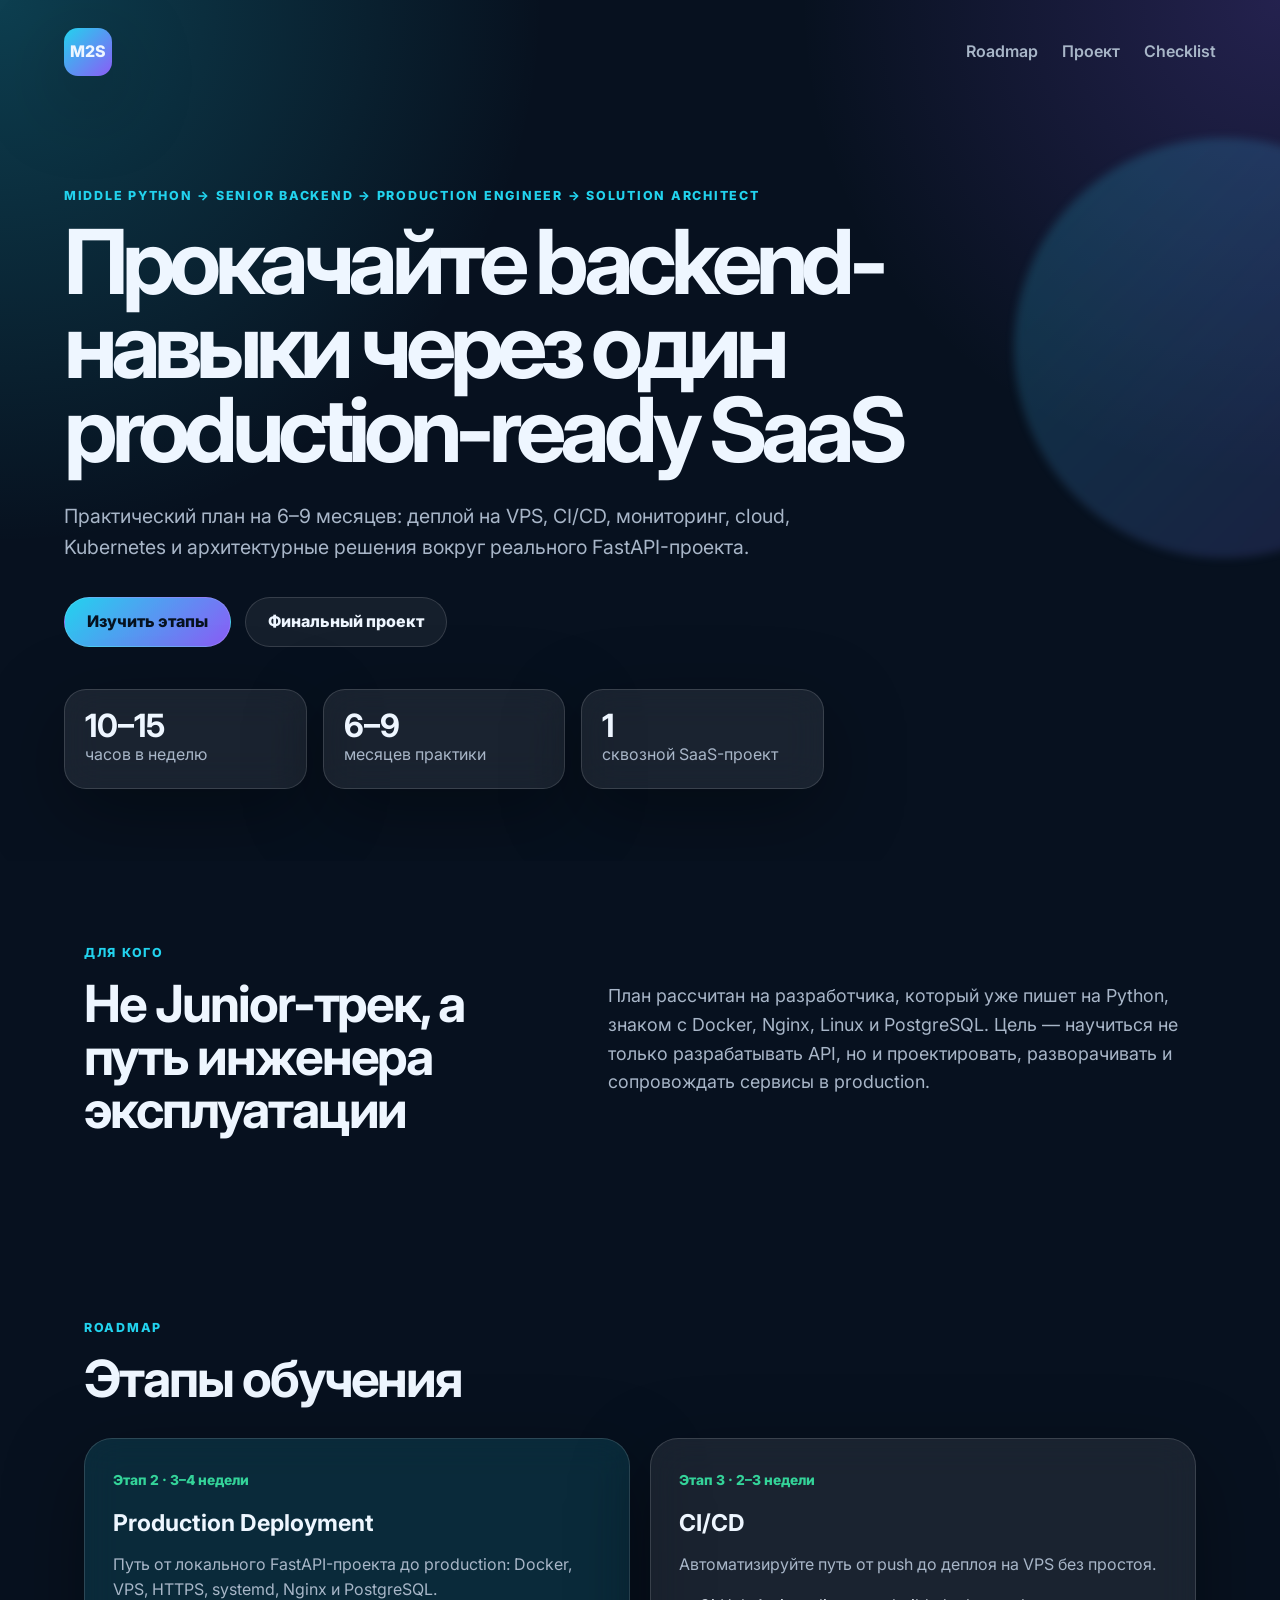
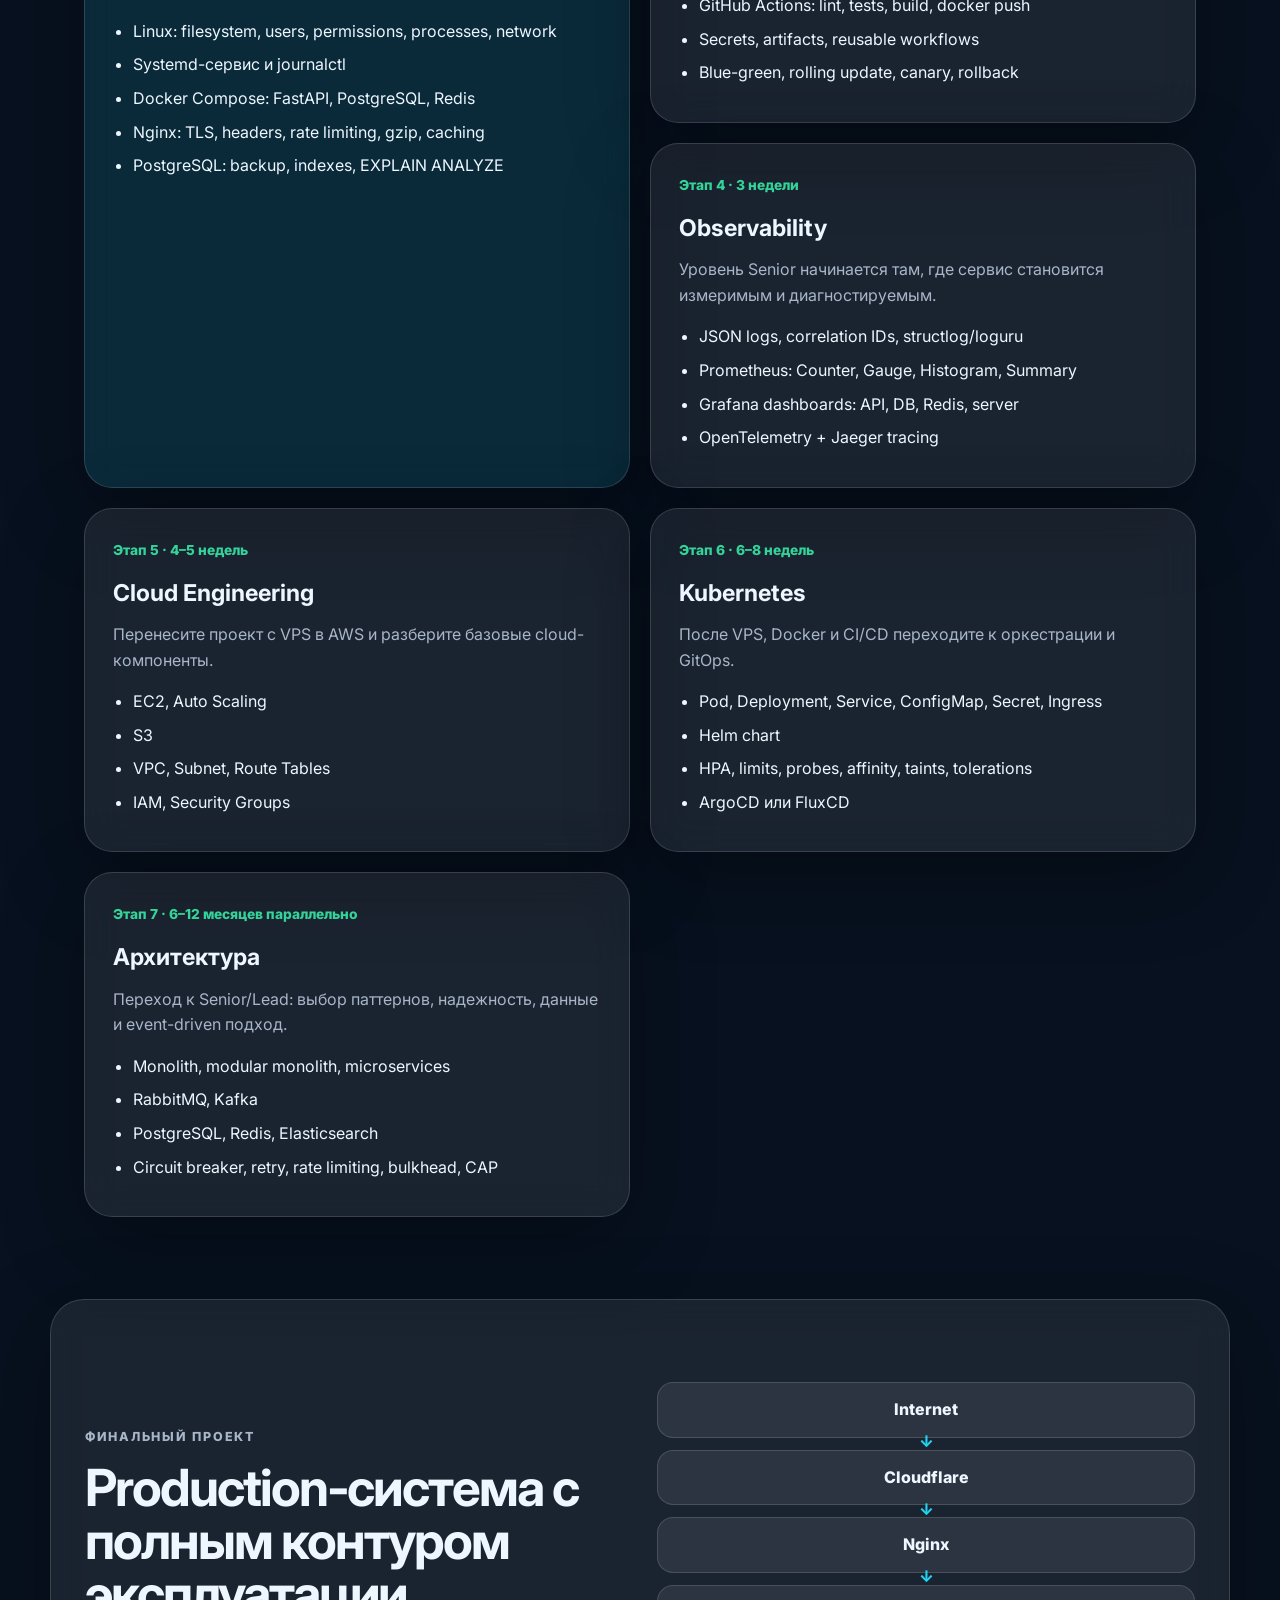
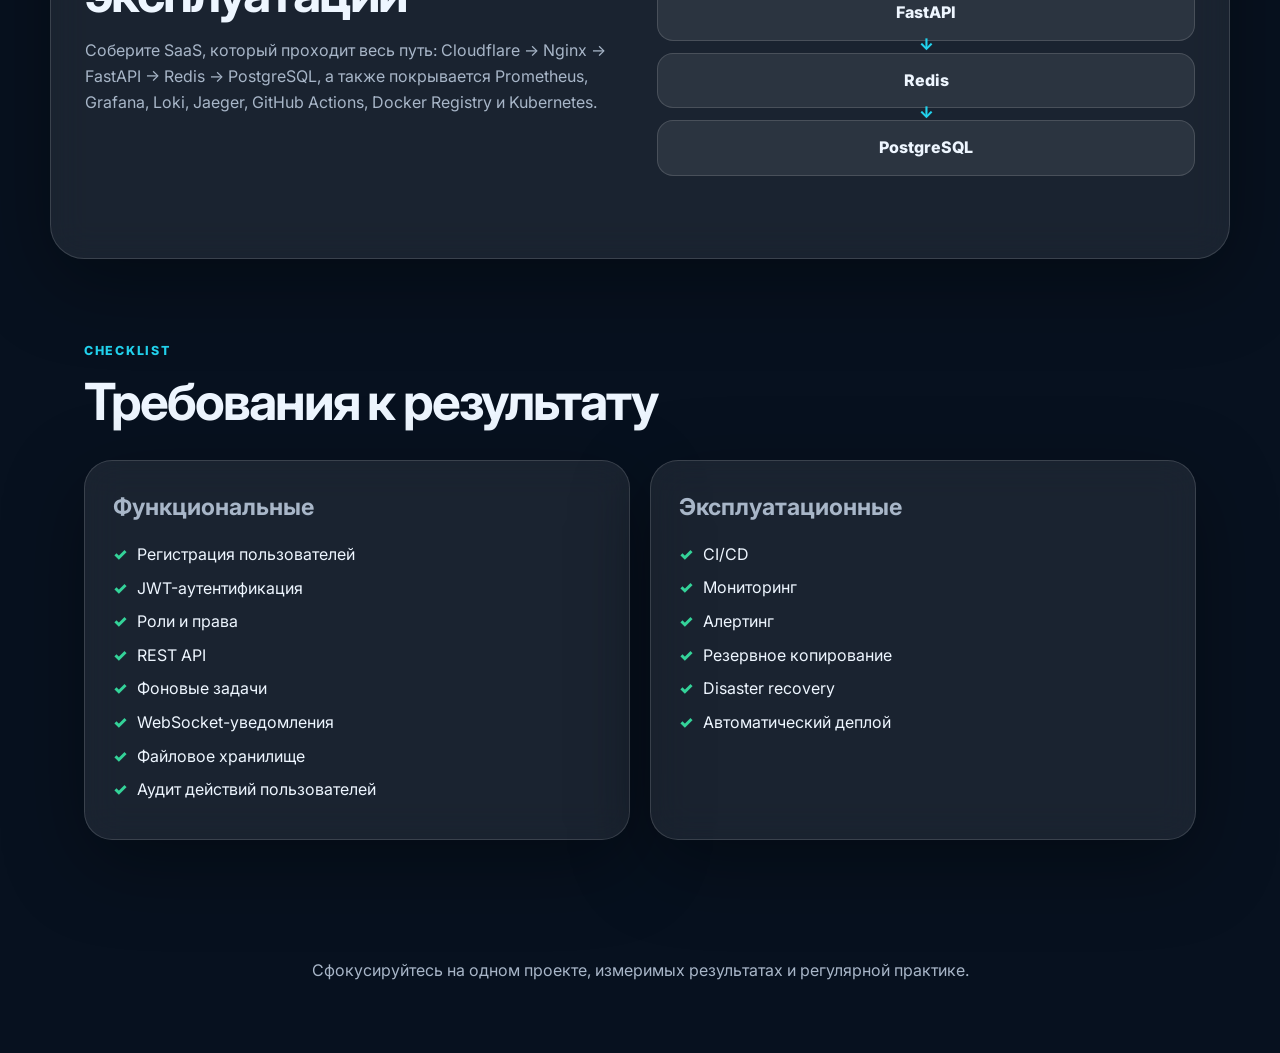
==== index.html @ 9d1ce7cb "Create roadmap landing page" ====
<!doctype html>
<html lang="ru">
<head>
  <meta charset="utf-8" />
  <meta name="viewport" content="width=device-width, initial-scale=1" />
  <title>Middle to Senior Backend — Roadmap</title>
  <meta name="description" content="Production-ready roadmap для Python backend инженера: Linux, Docker, Nginx, CI/CD, observability, AWS, Kubernetes и архитектура." />
  <link rel="preconnect" href="https://fonts.googleapis.com">
  <link rel="preconnect" href="https://fonts.gstatic.com" crossorigin>
  <link href="https://fonts.googleapis.com/css2?family=Inter:wght@400;600;700;800&display=swap" rel="stylesheet">
  <link rel="stylesheet" href="styles.css" />
</head>
<body>
  <header class="hero">
    <nav class="nav" aria-label="Основная навигация">
      <a class="logo" href="#top">M2S</a>
      <div class="nav__links">
        <a href="#roadmap">Roadmap</a>
        <a href="#project">Проект</a>
        <a href="#checklist">Checklist</a>
      </div>
    </nav>

    <section id="top" class="hero__content">
      <p class="eyebrow">Middle Python → Senior Backend → Production Engineer → Solution Architect</p>
      <h1>Прокачайте backend-навыки через один production-ready SaaS</h1>
      <p class="hero__lead">Практический план на 6–9 месяцев: деплой на VPS, CI/CD, мониторинг, cloud, Kubernetes и архитектурные решения вокруг реального FastAPI-проекта.</p>
      <div class="hero__actions">
        <a class="button button--primary" href="#roadmap">Изучить этапы</a>
        <a class="button button--ghost" href="#project">Финальный проект</a>
      </div>
      <div class="stats" aria-label="Ключевые параметры обучения">
        <div><strong>10–15</strong><span>часов в неделю</span></div>
        <div><strong>6–9</strong><span>месяцев практики</span></div>
        <div><strong>1</strong><span>сквозной SaaS-проект</span></div>
      </div>
    </section>
  </header>

  <main>
    <section class="section intro">
      <div>
        <p class="eyebrow">Для кого</p>
        <h2>Не Junior-трек, а путь инженера эксплуатации</h2>
      </div>
      <p>План рассчитан на разработчика, который уже пишет на Python, знаком с Docker, Nginx, Linux и PostgreSQL. Цель — научиться не только разрабатывать API, но и проектировать, разворачивать и сопровождать сервисы в production.</p>
    </section>

    <section id="roadmap" class="section">
      <div class="section__heading">
        <p class="eyebrow">Roadmap</p>
        <h2>Этапы обучения</h2>
      </div>
      <div class="timeline">
        <article class="card card--highlight">
          <span class="card__badge">Этап 2 · 3–4 недели</span>
          <h3>Production Deployment</h3>
          <p>Путь от локального FastAPI-проекта до production: Docker, VPS, HTTPS, systemd, Nginx и PostgreSQL.</p>
          <ul>
            <li>Linux: filesystem, users, permissions, processes, network</li>
            <li>Systemd-сервис и journalctl</li>
            <li>Docker Compose: FastAPI, PostgreSQL, Redis</li>
            <li>Nginx: TLS, headers, rate limiting, gzip, caching</li>
            <li>PostgreSQL: backup, indexes, EXPLAIN ANALYZE</li>
          </ul>
        </article>

        <article class="card">
          <span class="card__badge">Этап 3 · 2–3 недели</span>
          <h3>CI/CD</h3>
          <p>Автоматизируйте путь от push до деплоя на VPS без простоя.</p>
          <ul>
            <li>GitHub Actions: lint, tests, build, docker push</li>
            <li>Secrets, artifacts, reusable workflows</li>
            <li>Blue-green, rolling update, canary, rollback</li>
          </ul>
        </article>

        <article class="card">
          <span class="card__badge">Этап 4 · 3 недели</span>
          <h3>Observability</h3>
          <p>Уровень Senior начинается там, где сервис становится измеримым и диагностируемым.</p>
          <ul>
            <li>JSON logs, correlation IDs, structlog/loguru</li>
            <li>Prometheus: Counter, Gauge, Histogram, Summary</li>
            <li>Grafana dashboards: API, DB, Redis, server</li>
            <li>OpenTelemetry + Jaeger tracing</li>
          </ul>
        </article>

        <article class="card">
          <span class="card__badge">Этап 5 · 4–5 недель</span>
          <h3>Cloud Engineering</h3>
          <p>Перенесите проект с VPS в AWS и разберите базовые cloud-компоненты.</p>
          <ul>
            <li>EC2, Auto Scaling</li>
            <li>S3</li>
            <li>VPC, Subnet, Route Tables</li>
            <li>IAM, Security Groups</li>
          </ul>
        </article>

        <article class="card">
          <span class="card__badge">Этап 6 · 6–8 недель</span>
          <h3>Kubernetes</h3>
          <p>После VPS, Docker и CI/CD переходите к оркестрации и GitOps.</p>
          <ul>
            <li>Pod, Deployment, Service, ConfigMap, Secret, Ingress</li>
            <li>Helm chart</li>
            <li>HPA, limits, probes, affinity, taints, tolerations</li>
            <li>ArgoCD или FluxCD</li>
          </ul>
        </article>

        <article class="card">
          <span class="card__badge">Этап 7 · 6–12 месяцев параллельно</span>
          <h3>Архитектура</h3>
          <p>Переход к Senior/Lead: выбор паттернов, надежность, данные и event-driven подход.</p>
          <ul>
            <li>Monolith, modular monolith, microservices</li>
            <li>RabbitMQ, Kafka</li>
            <li>PostgreSQL, Redis, Elasticsearch</li>
            <li>Circuit breaker, retry, rate limiting, bulkhead, CAP</li>
          </ul>
        </article>
      </div>
    </section>

    <section id="project" class="section project">
      <div class="project__text">
        <p class="eyebrow">Финальный проект</p>
        <h2>Production-система с полным контуром эксплуатации</h2>
        <p>Соберите SaaS, который проходит весь путь: Cloudflare → Nginx → FastAPI → Redis → PostgreSQL, а также покрывается Prometheus, Grafana, Loki, Jaeger, GitHub Actions, Docker Registry и Kubernetes.</p>
      </div>
      <div class="architecture" aria-label="Архитектура финального проекта">
        <span>Internet</span><span>Cloudflare</span><span>Nginx</span><span>FastAPI</span><span>Redis</span><span>PostgreSQL</span>
      </div>
    </section>

    <section id="checklist" class="section checklist">
      <div class="section__heading">
        <p class="eyebrow">Checklist</p>
        <h2>Требования к результату</h2>
      </div>
      <div class="checklist__grid">
        <div class="panel">
          <h3>Функциональные</h3>
          <ul class="checks">
            <li>Регистрация пользователей</li>
            <li>JWT-аутентификация</li>
            <li>Роли и права</li>
            <li>REST API</li>
            <li>Фоновые задачи</li>
            <li>WebSocket-уведомления</li>
            <li>Файловое хранилище</li>
            <li>Аудит действий пользователей</li>
          </ul>
        </div>
        <div class="panel">
          <h3>Эксплуатационные</h3>
          <ul class="checks">
            <li>CI/CD</li>
            <li>Мониторинг</li>
            <li>Алертинг</li>
            <li>Резервное копирование</li>
            <li>Disaster recovery</li>
            <li>Автоматический деплой</li>
          </ul>
        </div>
      </div>
    </section>
  </main>

  <footer class="footer">
    <p>Сфокусируйтесь на одном проекте, измеримых результатах и регулярной практике.</p>
  </footer>
</body>
</html>
---- styles.css ----
:root {
  --bg: #07111f;
  --panel: rgba(255, 255, 255, 0.08);
  --panel-strong: rgba(34, 211, 238, 0.13);
  --text: #eef6ff;
  --muted: #a8b6c8;
  --brand: #22d3ee;
  --brand-2: #8b5cf6;
  --accent: #34d399;
  --border: rgba(255, 255, 255, 0.14);
  --shadow: 0 24px 80px rgba(0, 0, 0, 0.35);
}

* { box-sizing: border-box; }
html { scroll-behavior: smooth; }
body {
  margin: 0;
  font-family: Inter, system-ui, -apple-system, BlinkMacSystemFont, "Segoe UI", sans-serif;
  color: var(--text);
  background:
    radial-gradient(circle at top left, rgba(34, 211, 238, 0.24), transparent 34rem),
    radial-gradient(circle at top right, rgba(139, 92, 246, 0.22), transparent 30rem),
    var(--bg);
  line-height: 1.6;
}

a { color: inherit; text-decoration: none; }

.hero { min-height: 92vh; padding: 28px clamp(20px, 5vw, 72px) 72px; position: relative; overflow: hidden; }
.hero::after {
  content: "";
  position: absolute;
  inset: 16% -12% auto auto;
  width: 420px;
  height: 420px;
  border-radius: 999px;
  background: linear-gradient(135deg, rgba(34, 211, 238, 0.2), rgba(139, 92, 246, 0.16));
  filter: blur(4px);
  z-index: -1;
}

.nav { display: flex; align-items: center; justify-content: space-between; max-width: 1180px; margin: 0 auto; }
.logo { display: grid; place-items: center; width: 48px; height: 48px; border-radius: 14px; background: linear-gradient(135deg, var(--brand), var(--brand-2)); font-weight: 800; box-shadow: var(--shadow); }
.nav__links { display: flex; gap: 24px; color: var(--muted); font-weight: 600; }
.nav__links a:hover { color: var(--text); }

.hero__content { max-width: 1180px; margin: 110px auto 0; }
.eyebrow { color: var(--brand); text-transform: uppercase; letter-spacing: 0.14em; font-size: 0.78rem; font-weight: 800; margin: 0 0 14px; }
h1, h2, h3, p { margin-top: 0; }
h1 { max-width: 980px; font-size: clamp(3rem, 7vw, 6.7rem); line-height: 0.94; letter-spacing: -0.07em; margin-bottom: 28px; }
h2 { font-size: clamp(2rem, 4vw, 3.8rem); line-height: 1.04; letter-spacing: -0.04em; margin-bottom: 18px; }
h3 { font-size: 1.45rem; margin-bottom: 10px; }
.hero__lead { max-width: 740px; color: var(--muted); font-size: 1.22rem; }
.hero__actions { display: flex; flex-wrap: wrap; gap: 14px; margin: 34px 0; }
.button { display: inline-flex; align-items: center; justify-content: center; min-height: 50px; padding: 0 22px; border-radius: 999px; font-weight: 800; border: 1px solid var(--border); }
.button--primary { background: linear-gradient(135deg, var(--brand), var(--brand-2)); color: #06111f; }
.button--ghost { background: rgba(255,255,255,0.06); }
.stats { display: grid; grid-template-columns: repeat(3, minmax(140px, 1fr)); gap: 16px; max-width: 760px; margin-top: 42px; }
.stats div, .card, .panel, .project { background: var(--panel); border: 1px solid var(--border); backdrop-filter: blur(18px); box-shadow: var(--shadow); }
.stats div { border-radius: 22px; padding: 20px; }
.stats strong { display: block; font-size: 2rem; line-height: 1; }
.stats span { color: var(--muted); }

.section { max-width: 1180px; margin: 0 auto; padding: 82px clamp(20px, 5vw, 34px); }
.intro { display: grid; grid-template-columns: 0.9fr 1.1fr; gap: 42px; align-items: center; }
.intro p:last-child { color: var(--muted); font-size: 1.12rem; }
.section__heading { max-width: 720px; margin-bottom: 32px; }
.timeline { display: grid; grid-template-columns: repeat(2, minmax(0, 1fr)); gap: 20px; }
.card { border-radius: 28px; padding: 28px; }
.card--highlight { background: var(--panel-strong); grid-row: span 2; }
.card__badge { display: inline-flex; color: var(--accent); font-weight: 800; font-size: 0.86rem; margin-bottom: 14px; }
.card p, .panel, .project__text p { color: var(--muted); }
ul { padding-left: 20px; margin-bottom: 0; }
li { margin: 8px 0; }
.project { border-radius: 34px; display: grid; grid-template-columns: 1fr 1fr; gap: 34px; align-items: center; }
.architecture { display: grid; gap: 12px; }
.architecture span { padding: 14px 18px; border-radius: 16px; background: rgba(255,255,255,0.08); border: 1px solid var(--border); text-align: center; font-weight: 800; position: relative; }
.architecture span:not(:last-child)::after { content: "↓"; position: absolute; left: 50%; bottom: -18px; transform: translateX(-50%); color: var(--brand); }
.checklist__grid { display: grid; grid-template-columns: repeat(2, minmax(0, 1fr)); gap: 20px; }
.panel { border-radius: 28px; padding: 28px; }
.checks { list-style: none; padding-left: 0; }
.checks li { display: flex; gap: 10px; color: var(--text); }
.checks li::before { content: "✓"; color: var(--accent); font-weight: 900; }
.footer { text-align: center; color: var(--muted); padding: 36px 20px 54px; }

@media (max-width: 820px) {
  .nav { align-items: flex-start; gap: 18px; }
  .nav__links { gap: 14px; font-size: 0.92rem; flex-wrap: wrap; justify-content: flex-end; }
  .hero__content { margin-top: 72px; }
  .stats, .intro, .timeline, .project, .checklist__grid { grid-template-columns: 1fr; }
  .card--highlight { grid-row: auto; }
}
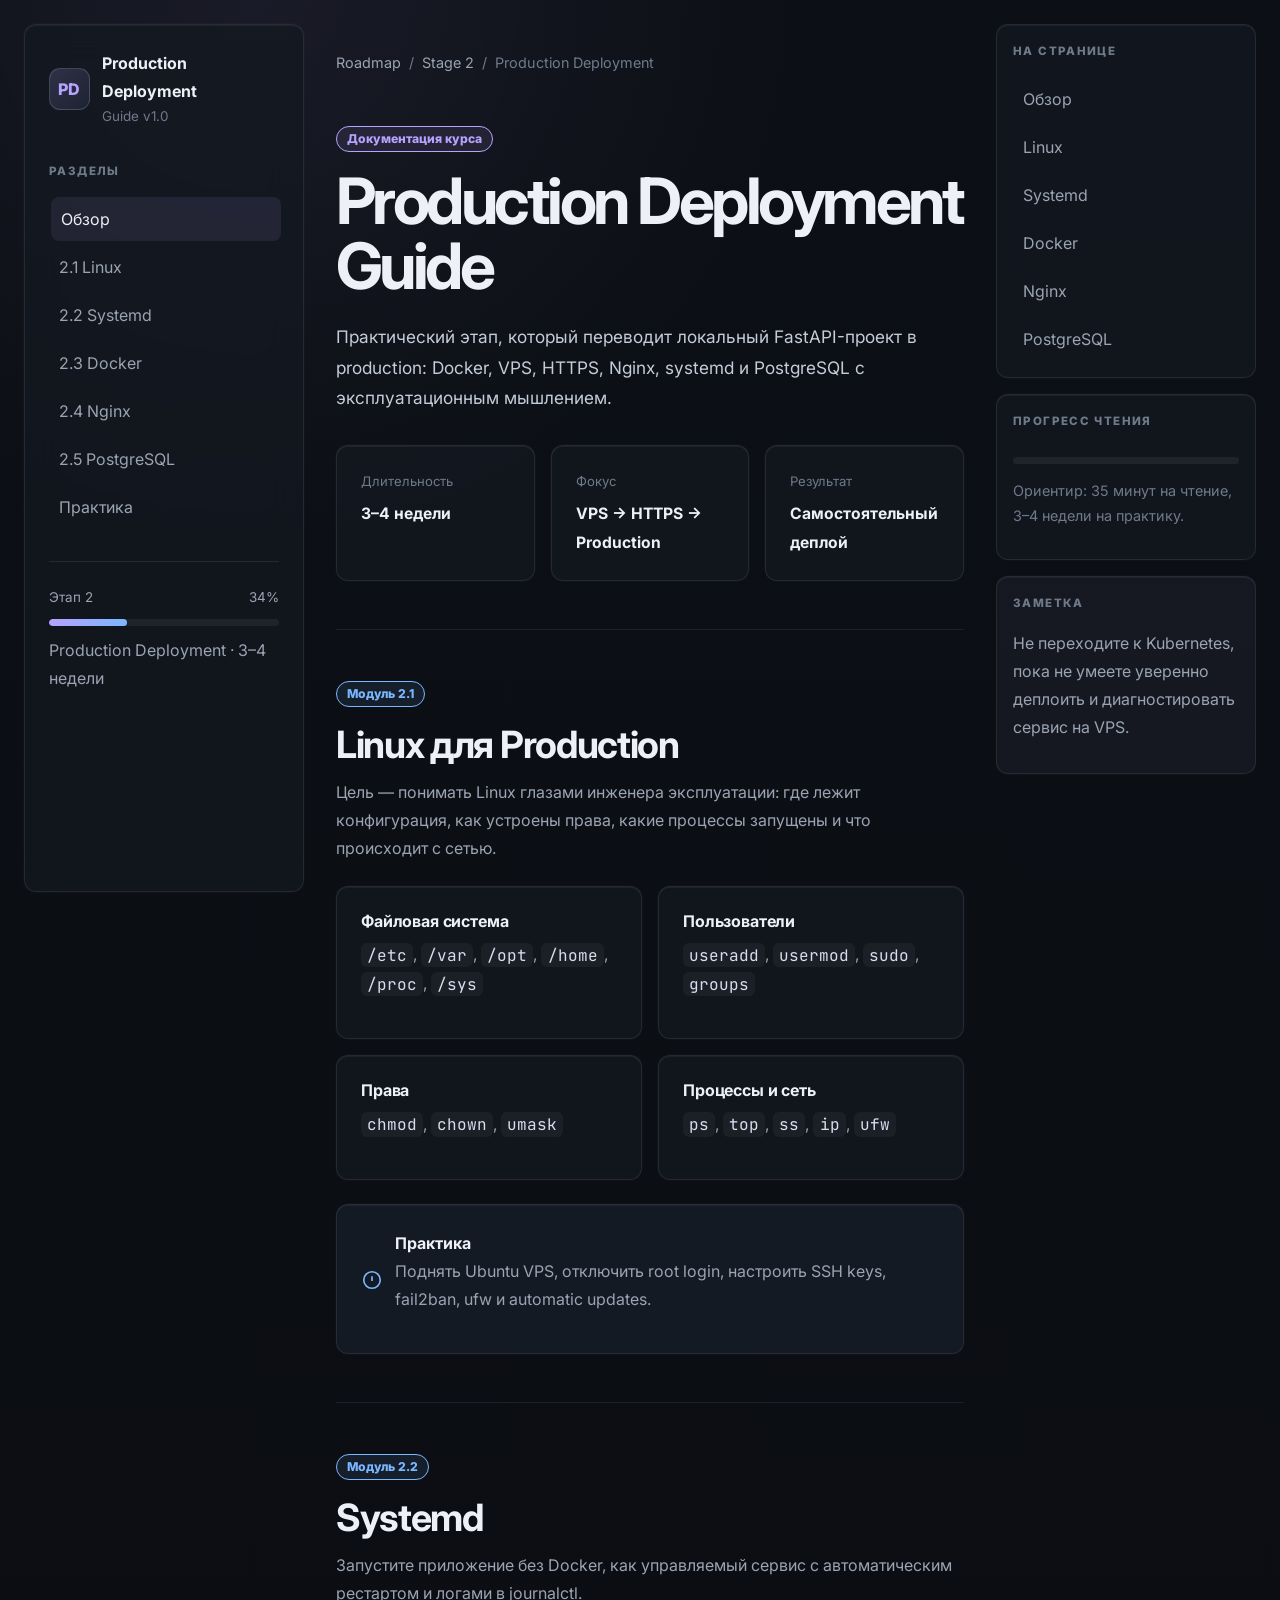
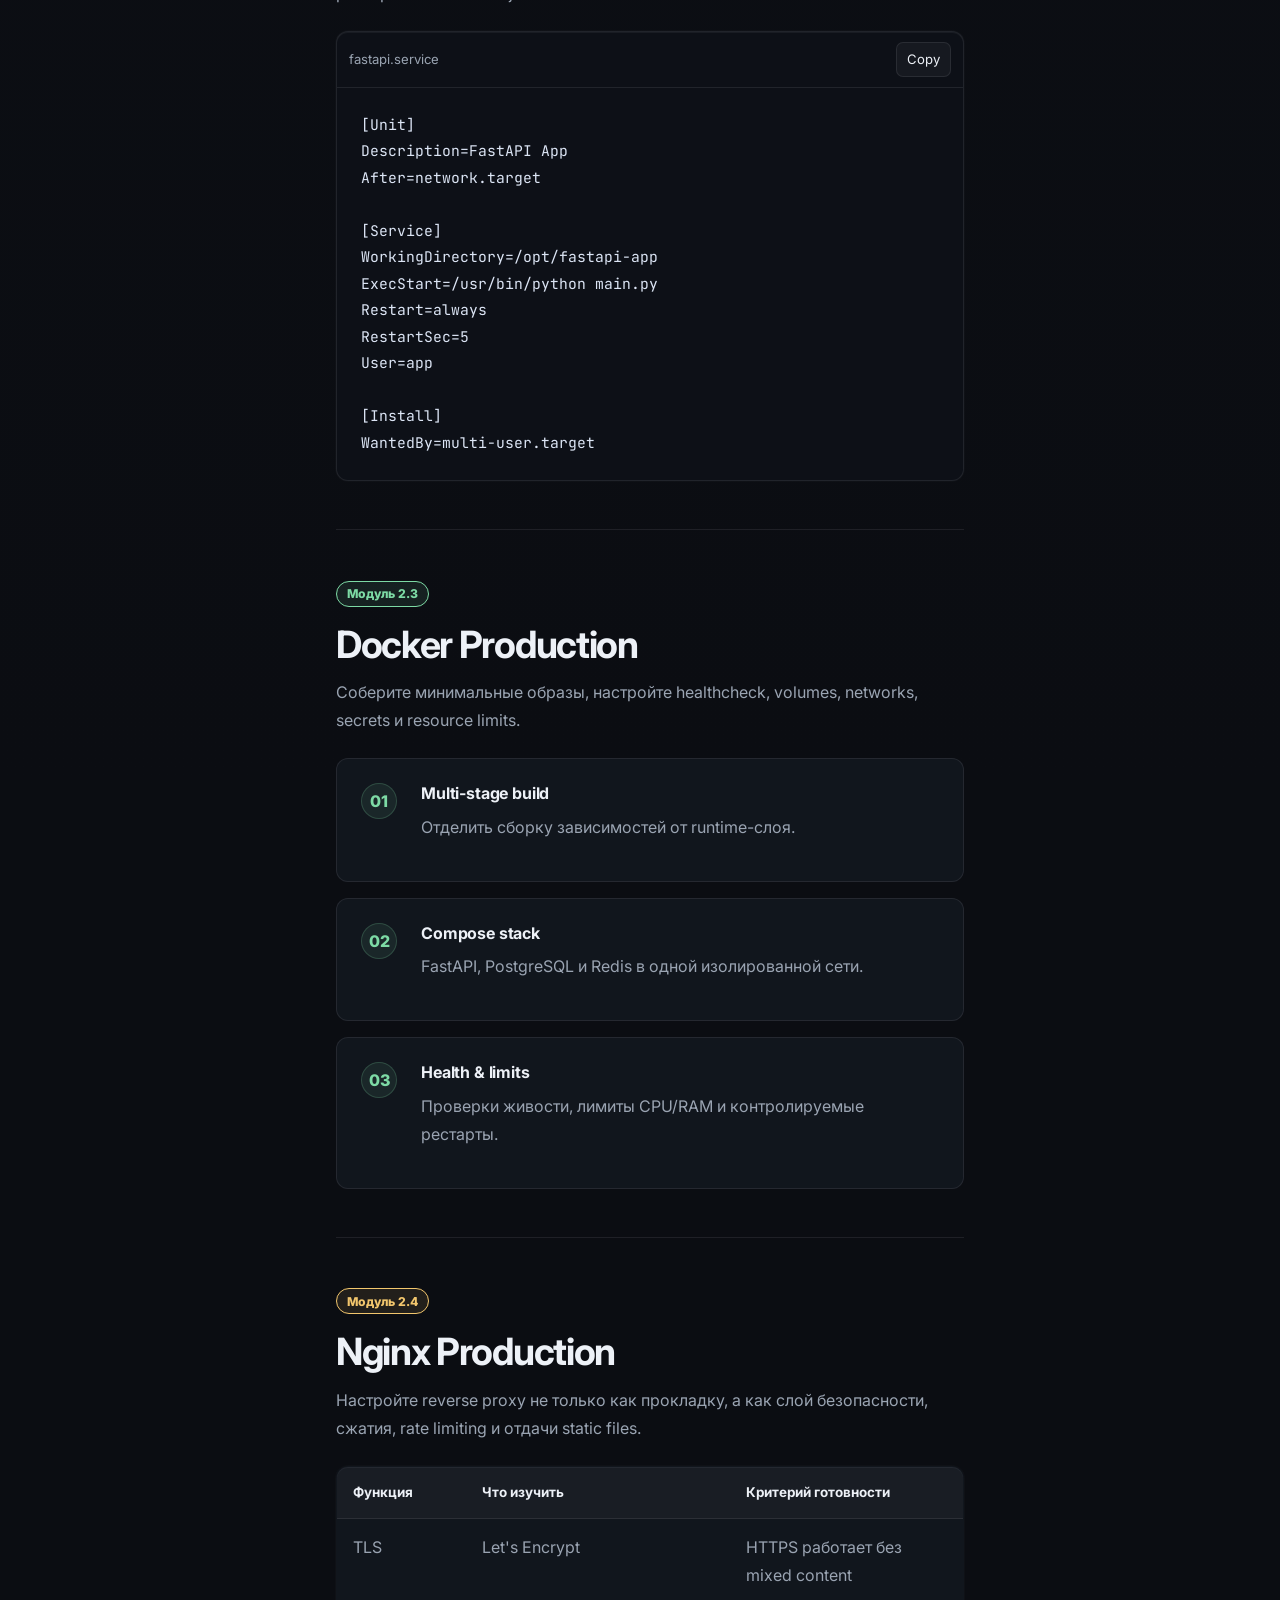
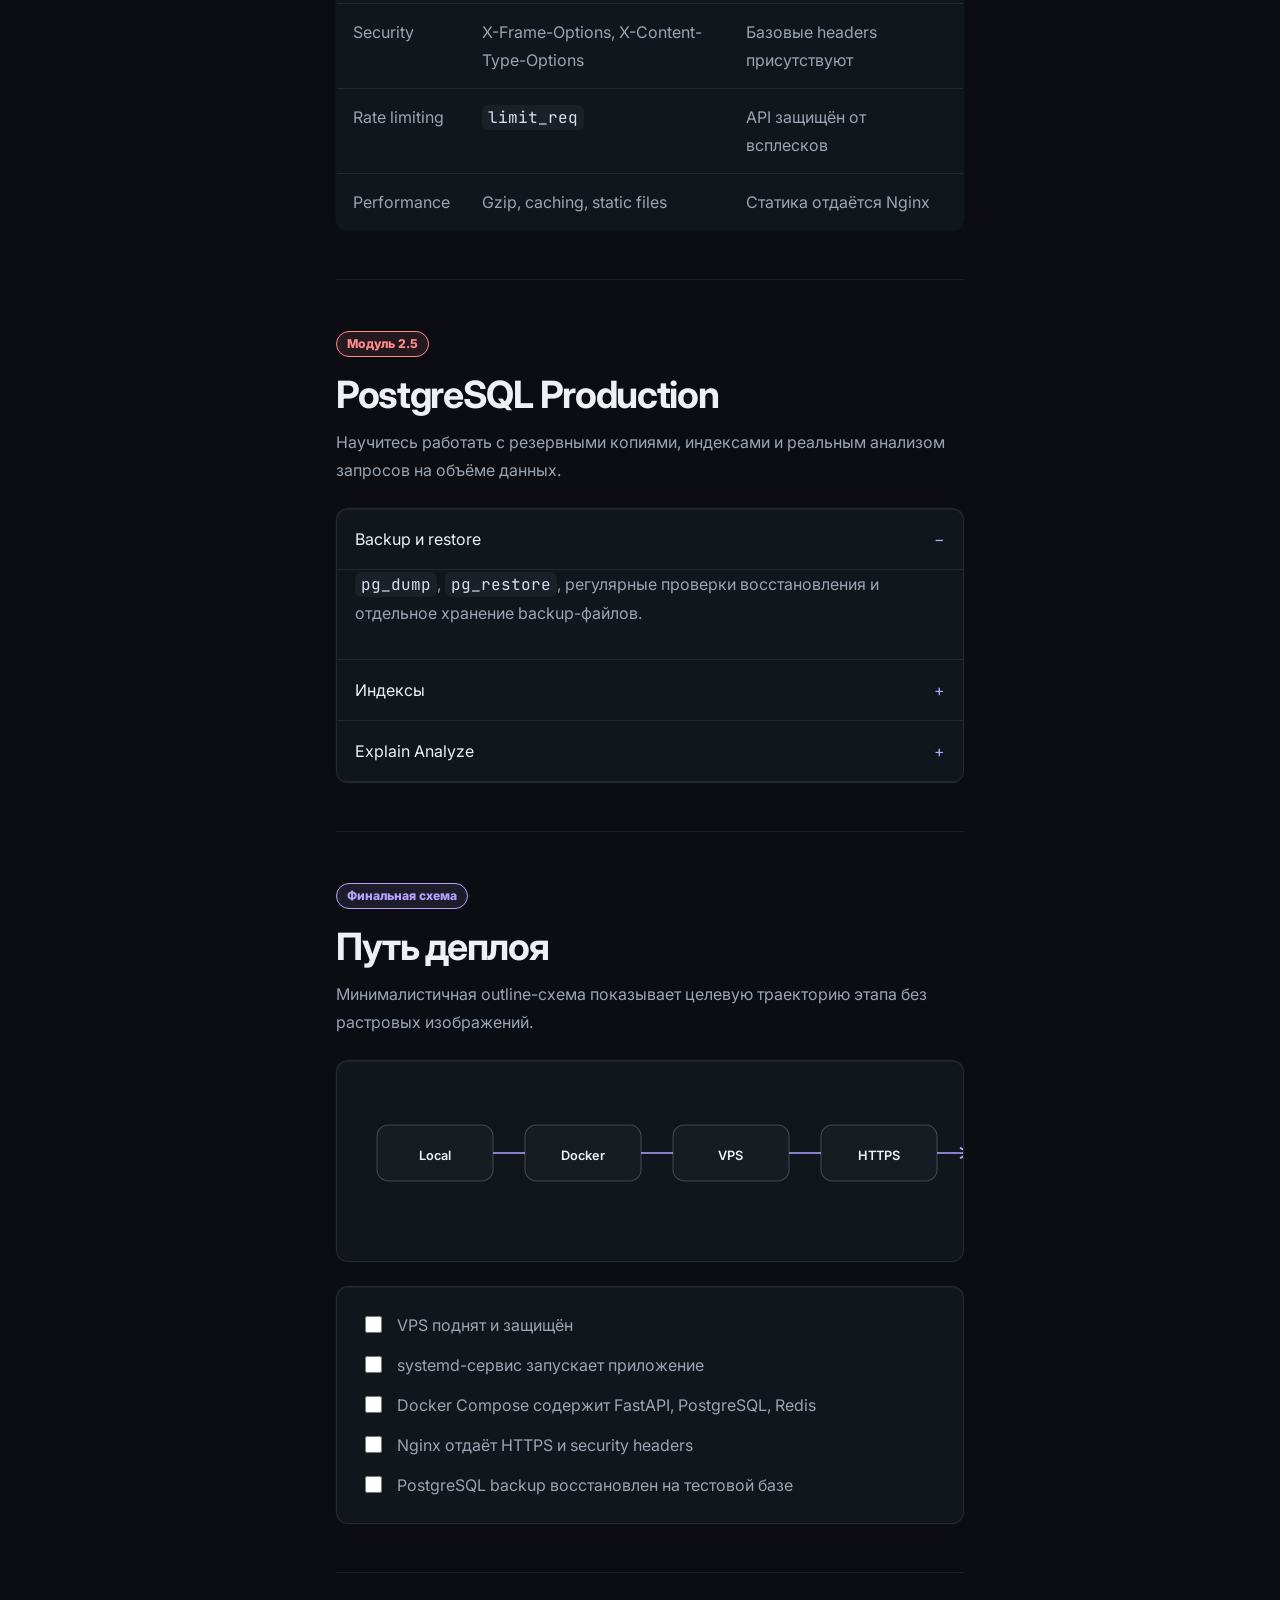
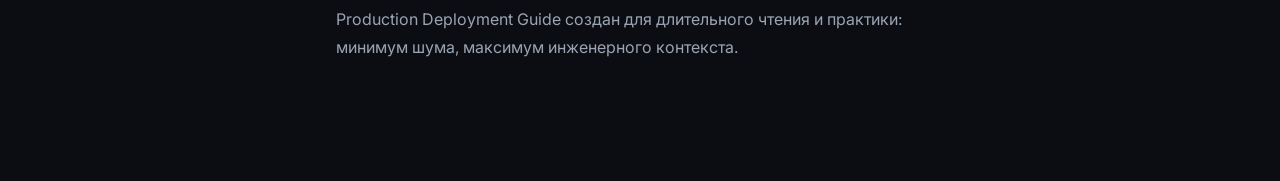
==== commit 86a8e36e: "Rework roadmap as documentation UI" ====
--- a/index.html
+++ b/index.html
@@ -3,176 +3,218 @@
 <head>
   <meta charset="utf-8" />
   <meta name="viewport" content="width=device-width, initial-scale=1" />
-  <title>Middle to Senior Backend — Roadmap</title>
-  <meta name="description" content="Production-ready roadmap для Python backend инженера: Linux, Docker, Nginx, CI/CD, observability, AWS, Kubernetes и архитектура." />
+  <title>Production Deployment Guide</title>
+  <meta name="description" content="Профессиональная документация курса Production Deployment: Linux, systemd, Docker, Nginx и PostgreSQL для production." />
   <link rel="preconnect" href="https://fonts.googleapis.com">
   <link rel="preconnect" href="https://fonts.gstatic.com" crossorigin>
-  <link href="https://fonts.googleapis.com/css2?family=Inter:wght@400;600;700;800&display=swap" rel="stylesheet">
-  <link rel="stylesheet" href="styles.css" />
+  <link href="https://fonts.googleapis.com/css2?family=Inter:opsz,wght@14..32,400..800&family=JetBrains+Mono:wght@400;600&display=swap" rel="stylesheet">
+  <link rel="stylesheet" href="css/styles.css" />
 </head>
 <body>
-  <header class="hero">
-    <nav class="nav" aria-label="Основная навигация">
-      <a class="logo" href="#top">M2S</a>
-      <div class="nav__links">
-        <a href="#roadmap">Roadmap</a>
-        <a href="#project">Проект</a>
-        <a href="#checklist">Checklist</a>
-      </div>
-    </nav>
-
-    <section id="top" class="hero__content">
-      <p class="eyebrow">Middle Python → Senior Backend → Production Engineer → Solution Architect</p>
-      <h1>Прокачайте backend-навыки через один production-ready SaaS</h1>
-      <p class="hero__lead">Практический план на 6–9 месяцев: деплой на VPS, CI/CD, мониторинг, cloud, Kubernetes и архитектурные решения вокруг реального FastAPI-проекта.</p>
-      <div class="hero__actions">
-        <a class="button button--primary" href="#roadmap">Изучить этапы</a>
-        <a class="button button--ghost" href="#project">Финальный проект</a>
-      </div>
-      <div class="stats" aria-label="Ключевые параметры обучения">
-        <div><strong>10–15</strong><span>часов в неделю</span></div>
-        <div><strong>6–9</strong><span>месяцев практики</span></div>
-        <div><strong>1</strong><span>сквозной SaaS-проект</span></div>
-      </div>
-    </section>
-  </header>
-
-  <main>
-    <section class="section intro">
-      <div>
-        <p class="eyebrow">Для кого</p>
-        <h2>Не Junior-трек, а путь инженера эксплуатации</h2>
-      </div>
-      <p>План рассчитан на разработчика, который уже пишет на Python, знаком с Docker, Nginx, Linux и PostgreSQL. Цель — научиться не только разрабатывать API, но и проектировать, разворачивать и сопровождать сервисы в production.</p>
-    </section>
-
-    <section id="roadmap" class="section">
-      <div class="section__heading">
-        <p class="eyebrow">Roadmap</p>
-        <h2>Этапы обучения</h2>
-      </div>
-      <div class="timeline">
-        <article class="card card--highlight">
-          <span class="card__badge">Этап 2 · 3–4 недели</span>
-          <h3>Production Deployment</h3>
-          <p>Путь от локального FastAPI-проекта до production: Docker, VPS, HTTPS, systemd, Nginx и PostgreSQL.</p>
-          <ul>
-            <li>Linux: filesystem, users, permissions, processes, network</li>
-            <li>Systemd-сервис и journalctl</li>
-            <li>Docker Compose: FastAPI, PostgreSQL, Redis</li>
-            <li>Nginx: TLS, headers, rate limiting, gzip, caching</li>
-            <li>PostgreSQL: backup, indexes, EXPLAIN ANALYZE</li>
-          </ul>
-        </article>
-
-        <article class="card">
-          <span class="card__badge">Этап 3 · 2–3 недели</span>
-          <h3>CI/CD</h3>
-          <p>Автоматизируйте путь от push до деплоя на VPS без простоя.</p>
-          <ul>
-            <li>GitHub Actions: lint, tests, build, docker push</li>
-            <li>Secrets, artifacts, reusable workflows</li>
-            <li>Blue-green, rolling update, canary, rollback</li>
-          </ul>
-        </article>
-
-        <article class="card">
-          <span class="card__badge">Этап 4 · 3 недели</span>
-          <h3>Observability</h3>
-          <p>Уровень Senior начинается там, где сервис становится измеримым и диагностируемым.</p>
-          <ul>
-            <li>JSON logs, correlation IDs, structlog/loguru</li>
-            <li>Prometheus: Counter, Gauge, Histogram, Summary</li>
-            <li>Grafana dashboards: API, DB, Redis, server</li>
-            <li>OpenTelemetry + Jaeger tracing</li>
-          </ul>
-        </article>
-
-        <article class="card">
-          <span class="card__badge">Этап 5 · 4–5 недель</span>
-          <h3>Cloud Engineering</h3>
-          <p>Перенесите проект с VPS в AWS и разберите базовые cloud-компоненты.</p>
-          <ul>
-            <li>EC2, Auto Scaling</li>
-            <li>S3</li>
-            <li>VPC, Subnet, Route Tables</li>
-            <li>IAM, Security Groups</li>
-          </ul>
-        </article>
-
-        <article class="card">
-          <span class="card__badge">Этап 6 · 6–8 недель</span>
-          <h3>Kubernetes</h3>
-          <p>После VPS, Docker и CI/CD переходите к оркестрации и GitOps.</p>
-          <ul>
-            <li>Pod, Deployment, Service, ConfigMap, Secret, Ingress</li>
-            <li>Helm chart</li>
-            <li>HPA, limits, probes, affinity, taints, tolerations</li>
-            <li>ArgoCD или FluxCD</li>
-          </ul>
-        </article>
-
-        <article class="card">
-          <span class="card__badge">Этап 7 · 6–12 месяцев параллельно</span>
-          <h3>Архитектура</h3>
-          <p>Переход к Senior/Lead: выбор паттернов, надежность, данные и event-driven подход.</p>
-          <ul>
-            <li>Monolith, modular monolith, microservices</li>
-            <li>RabbitMQ, Kafka</li>
-            <li>PostgreSQL, Redis, Elasticsearch</li>
-            <li>Circuit breaker, retry, rate limiting, bulkhead, CAP</li>
-          </ul>
-        </article>
-      </div>
-    </section>
-
-    <section id="project" class="section project">
-      <div class="project__text">
-        <p class="eyebrow">Финальный проект</p>
-        <h2>Production-система с полным контуром эксплуатации</h2>
-        <p>Соберите SaaS, который проходит весь путь: Cloudflare → Nginx → FastAPI → Redis → PostgreSQL, а также покрывается Prometheus, Grafana, Loki, Jaeger, GitHub Actions, Docker Registry и Kubernetes.</p>
-      </div>
-      <div class="architecture" aria-label="Архитектура финального проекта">
-        <span>Internet</span><span>Cloudflare</span><span>Nginx</span><span>FastAPI</span><span>Redis</span><span>PostgreSQL</span>
-      </div>
-    </section>
-
-    <section id="checklist" class="section checklist">
-      <div class="section__heading">
-        <p class="eyebrow">Checklist</p>
-        <h2>Требования к результату</h2>
-      </div>
-      <div class="checklist__grid">
-        <div class="panel">
-          <h3>Функциональные</h3>
-          <ul class="checks">
-            <li>Регистрация пользователей</li>
-            <li>JWT-аутентификация</li>
-            <li>Роли и права</li>
-            <li>REST API</li>
-            <li>Фоновые задачи</li>
-            <li>WebSocket-уведомления</li>
-            <li>Файловое хранилище</li>
-            <li>Аудит действий пользователей</li>
-          </ul>
-        </div>
-        <div class="panel">
-          <h3>Эксплуатационные</h3>
-          <ul class="checks">
-            <li>CI/CD</li>
-            <li>Мониторинг</li>
-            <li>Алертинг</li>
-            <li>Резервное копирование</li>
-            <li>Disaster recovery</li>
-            <li>Автоматический деплой</li>
-          </ul>
-        </div>
-      </div>
-    </section>
-  </main>
-
-  <footer class="footer">
-    <p>Сфокусируйтесь на одном проекте, измеримых результатах и регулярной практике.</p>
-  </footer>
+  <a class="skip-link" href="#content">Перейти к содержанию</a>
+  <button class="mobile-menu" type="button" aria-controls="sidebar" aria-expanded="false" data-menu-toggle>
+    <span aria-hidden="true">☰</span>
+    Навигация
+  </button>
+
+  <div class="docs-shell">
+    <aside class="sidebar" id="sidebar" aria-label="Навигация по документации">
+      <div class="brand">
+        <div class="brand__mark" aria-hidden="true">PD</div>
+        <div>
+          <strong>Production Deployment</strong>
+          <span>Guide v1.0</span>
+        </div>
+      </div>
+
+      <nav class="sidebar__nav">
+        <p class="nav-label">Разделы</p>
+        <a class="is-active" href="#overview">Обзор</a>
+        <a href="#linux">2.1 Linux</a>
+        <a href="#systemd">2.2 Systemd</a>
+        <a href="#docker">2.3 Docker</a>
+        <a href="#nginx">2.4 Nginx</a>
+        <a href="#postgres">2.5 PostgreSQL</a>
+        <a href="#practice">Практика</a>
+      </nav>
+
+      <div class="sidebar__progress" aria-label="Прогресс курса">
+        <div class="progress-meta"><span>Этап 2</span><span>34%</span></div>
+        <div class="progress-bar"><span style="width:34%"></span></div>
+        <p>Production Deployment · 3–4 недели</p>
+      </div>
+    </aside>
+
+    <main class="content" id="content">
+      <nav class="breadcrumbs" aria-label="Хлебные крошки">
+        <a href="#">Roadmap</a>
+        <span>/</span>
+        <a href="#">Stage 2</a>
+        <span>/</span>
+        <span>Production Deployment</span>
+      </nav>
+
+      <header class="doc-hero" id="overview">
+        <span class="badge badge--purple">Документация курса</span>
+        <h1>Production Deployment Guide</h1>
+        <p class="lead">Практический этап, который переводит локальный FastAPI-проект в production: Docker, VPS, HTTPS, Nginx, systemd и PostgreSQL с эксплуатационным мышлением.</p>
+        <div class="hero-grid" aria-label="Ключевые параметры этапа">
+          <article class="metric-card"><span>Длительность</span><strong>3–4 недели</strong></article>
+          <article class="metric-card"><span>Фокус</span><strong>VPS → HTTPS → Production</strong></article>
+          <article class="metric-card"><span>Результат</span><strong>Самостоятельный деплой</strong></article>
+        </div>
+      </header>
+
+      <section class="doc-section" id="linux">
+        <div class="section-heading">
+          <span class="badge badge--blue">Модуль 2.1</span>
+          <h2>Linux для Production</h2>
+          <p>Цель — понимать Linux глазами инженера эксплуатации: где лежит конфигурация, как устроены права, какие процессы запущены и что происходит с сетью.</p>
+        </div>
+
+        <div class="card-grid">
+          <article class="card"><h3>Файловая система</h3><p><code>/etc</code>, <code>/var</code>, <code>/opt</code>, <code>/home</code>, <code>/proc</code>, <code>/sys</code></p></article>
+          <article class="card"><h3>Пользователи</h3><p><code>useradd</code>, <code>usermod</code>, <code>sudo</code>, <code>groups</code></p></article>
+          <article class="card"><h3>Права</h3><p><code>chmod</code>, <code>chown</code>, <code>umask</code></p></article>
+          <article class="card"><h3>Процессы и сеть</h3><p><code>ps</code>, <code>top</code>, <code>ss</code>, <code>ip</code>, <code>ufw</code></p></article>
+        </div>
+
+        <div class="alert alert--info">
+          <svg viewBox="0 0 24 24" aria-hidden="true"><path d="M12 8v5m0 4h.01M21 12a9 9 0 1 1-18 0 9 9 0 0 1 18 0Z"/></svg>
+          <div><strong>Практика</strong><p>Поднять Ubuntu VPS, отключить root login, настроить SSH keys, fail2ban, ufw и automatic updates.</p></div>
+        </div>
+      </section>
+
+      <section class="doc-section" id="systemd">
+        <div class="section-heading">
+          <span class="badge badge--blue">Модуль 2.2</span>
+          <h2>Systemd</h2>
+          <p>Запустите приложение без Docker, как управляемый сервис с автоматическим рестартом и логами в journalctl.</p>
+        </div>
+
+        <div class="code-window" data-code-block>
+          <div class="code-window__bar"><span>fastapi.service</span><button type="button" data-copy>Copy</button></div>
+          <pre><code>[Unit]
+Description=FastAPI App
+After=network.target
+
+[Service]
+WorkingDirectory=/opt/fastapi-app
+ExecStart=/usr/bin/python main.py
+Restart=always
+RestartSec=5
+User=app
+
+[Install]
+WantedBy=multi-user.target</code></pre>
+        </div>
+      </section>
+
+      <section class="doc-section" id="docker">
+        <div class="section-heading">
+          <span class="badge badge--green">Модуль 2.3</span>
+          <h2>Docker Production</h2>
+          <p>Соберите минимальные образы, настройте healthcheck, volumes, networks, secrets и resource limits.</p>
+        </div>
+
+        <div class="timeline" aria-label="Docker production workflow">
+          <article><span>01</span><div><h3>Multi-stage build</h3><p>Отделить сборку зависимостей от runtime-слоя.</p></div></article>
+          <article><span>02</span><div><h3>Compose stack</h3><p>FastAPI, PostgreSQL и Redis в одной изолированной сети.</p></div></article>
+          <article><span>03</span><div><h3>Health & limits</h3><p>Проверки живости, лимиты CPU/RAM и контролируемые рестарты.</p></div></article>
+        </div>
+      </section>
+
+      <section class="doc-section" id="nginx">
+        <div class="section-heading">
+          <span class="badge badge--amber">Модуль 2.4</span>
+          <h2>Nginx Production</h2>
+          <p>Настройте reverse proxy не только как прокладку, а как слой безопасности, сжатия, rate limiting и отдачи static files.</p>
+        </div>
+
+        <table class="doc-table">
+          <thead><tr><th>Функция</th><th>Что изучить</th><th>Критерий готовности</th></tr></thead>
+          <tbody>
+            <tr><td>TLS</td><td>Let's Encrypt</td><td>HTTPS работает без mixed content</td></tr>
+            <tr><td>Security</td><td>X-Frame-Options, X-Content-Type-Options</td><td>Базовые headers присутствуют</td></tr>
+            <tr><td>Rate limiting</td><td><code>limit_req</code></td><td>API защищён от всплесков</td></tr>
+            <tr><td>Performance</td><td>Gzip, caching, static files</td><td>Статика отдаётся Nginx</td></tr>
+          </tbody>
+        </table>
+      </section>
+
+      <section class="doc-section" id="postgres">
+        <div class="section-heading">
+          <span class="badge badge--red">Модуль 2.5</span>
+          <h2>PostgreSQL Production</h2>
+          <p>Научитесь работать с резервными копиями, индексами и реальным анализом запросов на объёме данных.</p>
+        </div>
+
+        <div class="accordion" data-accordion>
+          <button type="button" aria-expanded="true">Backup и restore</button>
+          <div><p><code>pg_dump</code>, <code>pg_restore</code>, регулярные проверки восстановления и отдельное хранение backup-файлов.</p></div>
+          <button type="button" aria-expanded="false">Индексы</button>
+          <div hidden><p><code>btree</code>, <code>gin</code>, <code>gist</code> и выбор индекса под конкретный тип запроса.</p></div>
+          <button type="button" aria-expanded="false">Explain Analyze</button>
+          <div hidden><p>Профилирование запросов через <code>EXPLAIN ANALYZE</code> на базе с 1 млн записей.</p></div>
+        </div>
+      </section>
+
+      <section class="doc-section" id="practice">
+        <div class="section-heading">
+          <span class="badge badge--purple">Финальная схема</span>
+          <h2>Путь деплоя</h2>
+          <p>Минималистичная outline-схема показывает целевую траекторию этапа без растровых изображений.</p>
+        </div>
+
+        <div class="diagram" role="img" aria-label="Локальный проект переходит в Docker, затем VPS, HTTPS и Production">
+          <svg viewBox="0 0 900 180" fill="none" xmlns="http://www.w3.org/2000/svg">
+            <defs><marker id="arrow" markerWidth="10" markerHeight="10" refX="8" refY="5" orient="auto"><path d="M1 1l8 4-8 4" stroke="currentColor" stroke-width="1.6" fill="none"/></marker></defs>
+            <g class="node"><rect x="20" y="50" width="145" height="70" rx="14"/><text x="92" y="90">Local</text></g>
+            <g class="node"><rect x="205" y="50" width="145" height="70" rx="14"/><text x="277" y="90">Docker</text></g>
+            <g class="node"><rect x="390" y="50" width="145" height="70" rx="14"/><text x="462" y="90">VPS</text></g>
+            <g class="node"><rect x="575" y="50" width="145" height="70" rx="14"/><text x="647" y="90">HTTPS</text></g>
+            <g class="node"><rect x="760" y="50" width="120" height="70" rx="14"/><text x="820" y="90">Prod</text></g>
+            <path class="edge" d="M165 85h40M350 85h40M535 85h40M720 85h40" marker-end="url(#arrow)"/>
+          </svg>
+        </div>
+
+        <div class="checklist">
+          <label><input type="checkbox"> VPS поднят и защищён</label>
+          <label><input type="checkbox"> systemd-сервис запускает приложение</label>
+          <label><input type="checkbox"> Docker Compose содержит FastAPI, PostgreSQL, Redis</label>
+          <label><input type="checkbox"> Nginx отдаёт HTTPS и security headers</label>
+          <label><input type="checkbox"> PostgreSQL backup восстановлен на тестовой базе</label>
+        </div>
+      </section>
+
+      <footer class="doc-footer">
+        <p>Production Deployment Guide создан для длительного чтения и практики: минимум шума, максимум инженерного контекста.</p>
+      </footer>
+    </main>
+
+    <aside class="rightbar" aria-label="Содержание и быстрые ссылки">
+      <div class="rightbar__panel">
+        <p class="nav-label">На странице</p>
+        <a href="#overview">Обзор</a>
+        <a href="#linux">Linux</a>
+        <a href="#systemd">Systemd</a>
+        <a href="#docker">Docker</a>
+        <a href="#nginx">Nginx</a>
+        <a href="#postgres">PostgreSQL</a>
+      </div>
+      <div class="rightbar__panel">
+        <p class="nav-label">Прогресс чтения</p>
+        <div class="progress-bar" aria-hidden="true"><span data-reading-progress></span></div>
+        <p class="muted">Ориентир: 35 минут на чтение, 3–4 недели на практику.</p>
+      </div>
+      <div class="rightbar__panel notes">
+        <p class="nav-label">Заметка</p>
+        <p>Не переходите к Kubernetes, пока не умеете уверенно деплоить и диагностировать сервис на VPS.</p>
+      </div>
+    </aside>
+  </div>
+
+  <div class="overlay" data-overlay hidden></div>
+  <script src="js/main.js"></script>
 </body>
 </html>
--- a/css/styles.css
+++ b/css/styles.css
@@ -0,0 +1,8 @@
+@import url("variables.css");
+@import url("base.css");
+@import url("typography.css");
+@import url("layout.css");
+@import url("components.css");
+@import url("animations.css");
+@import url("utilities.css");
+@import url("print.css");
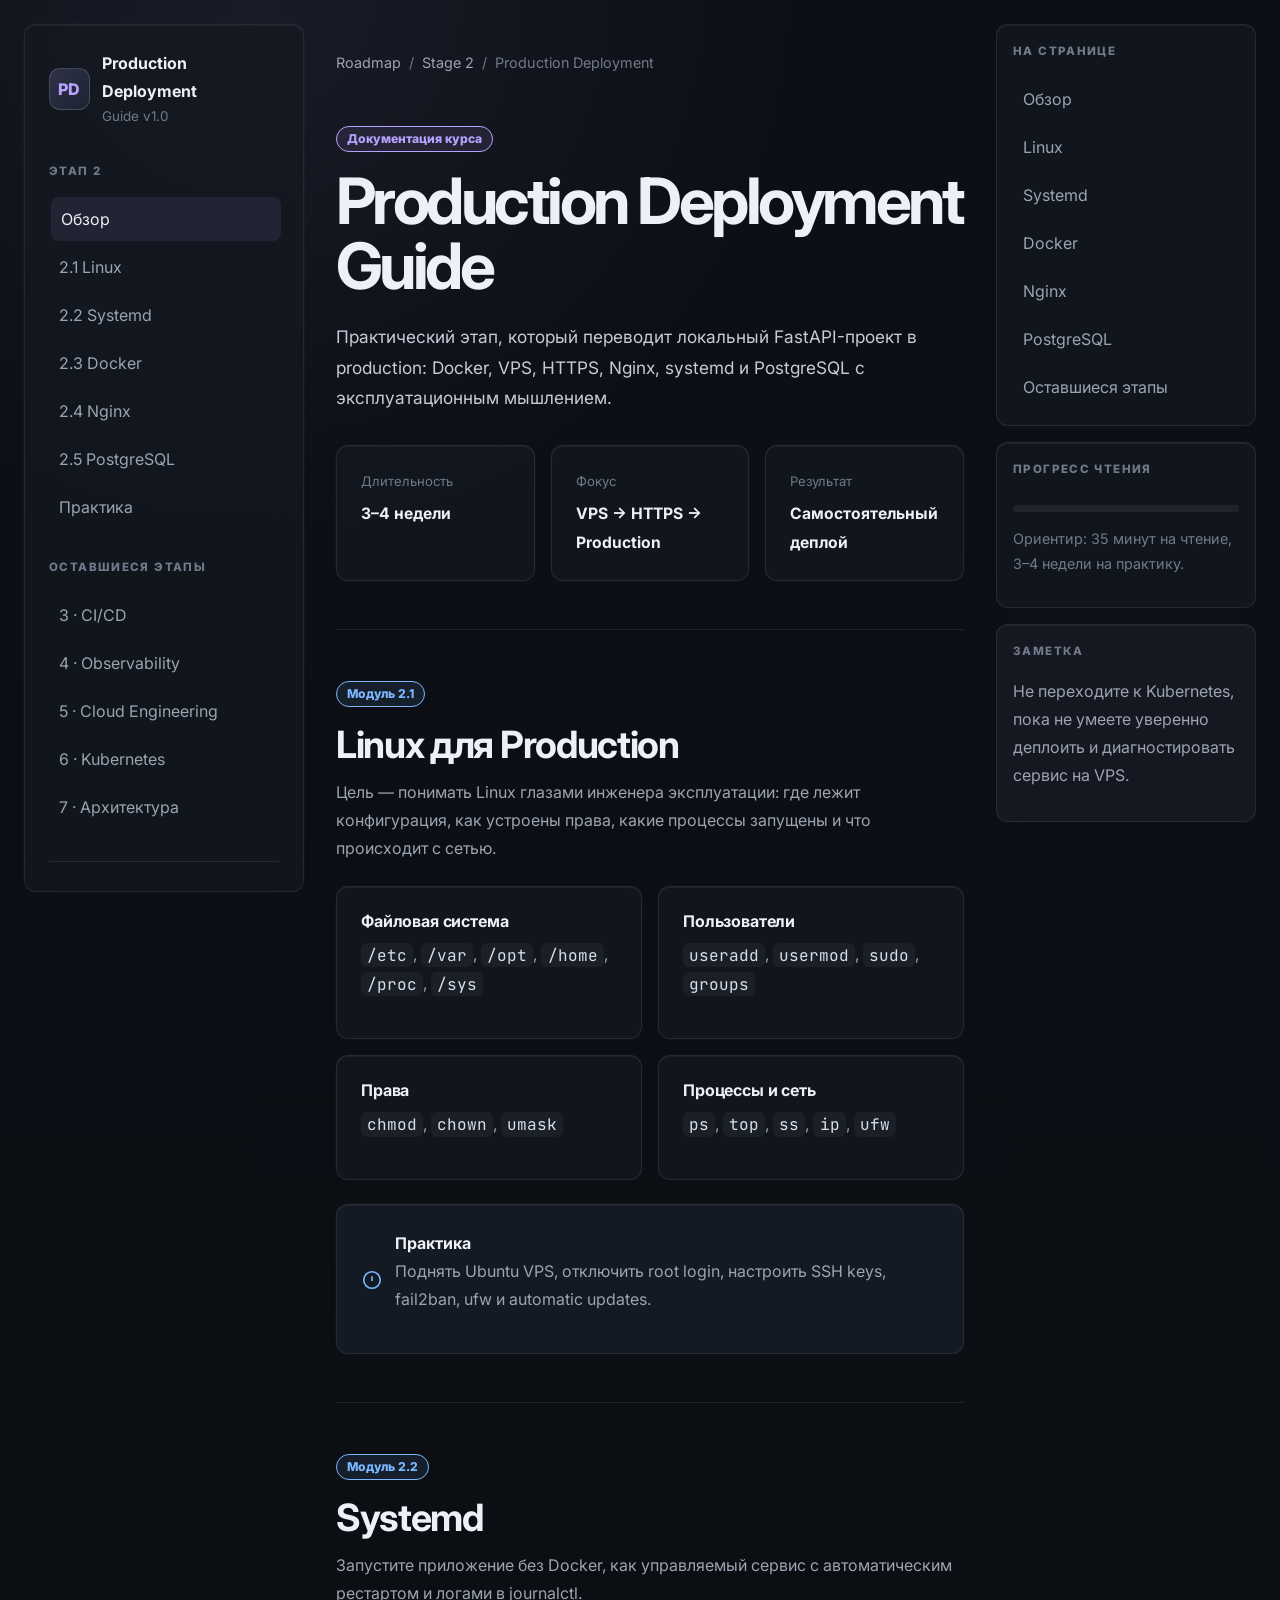
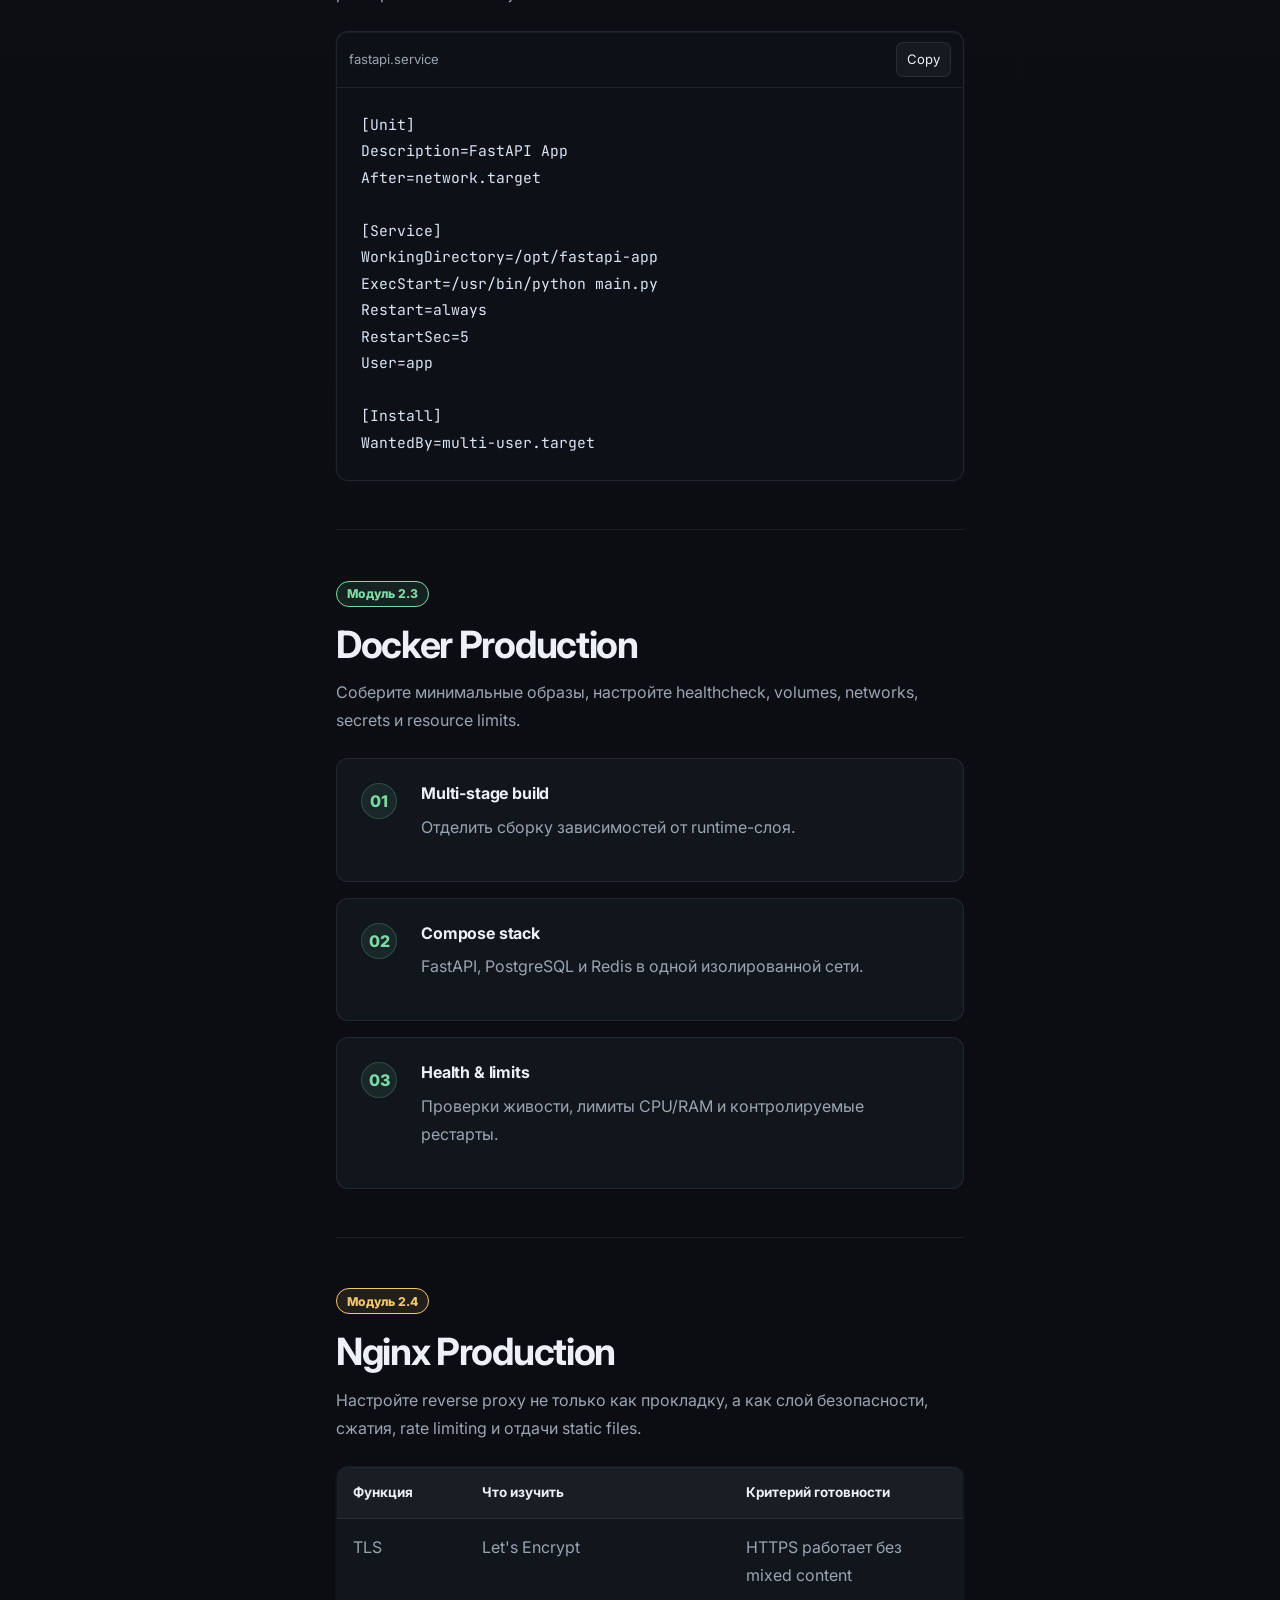
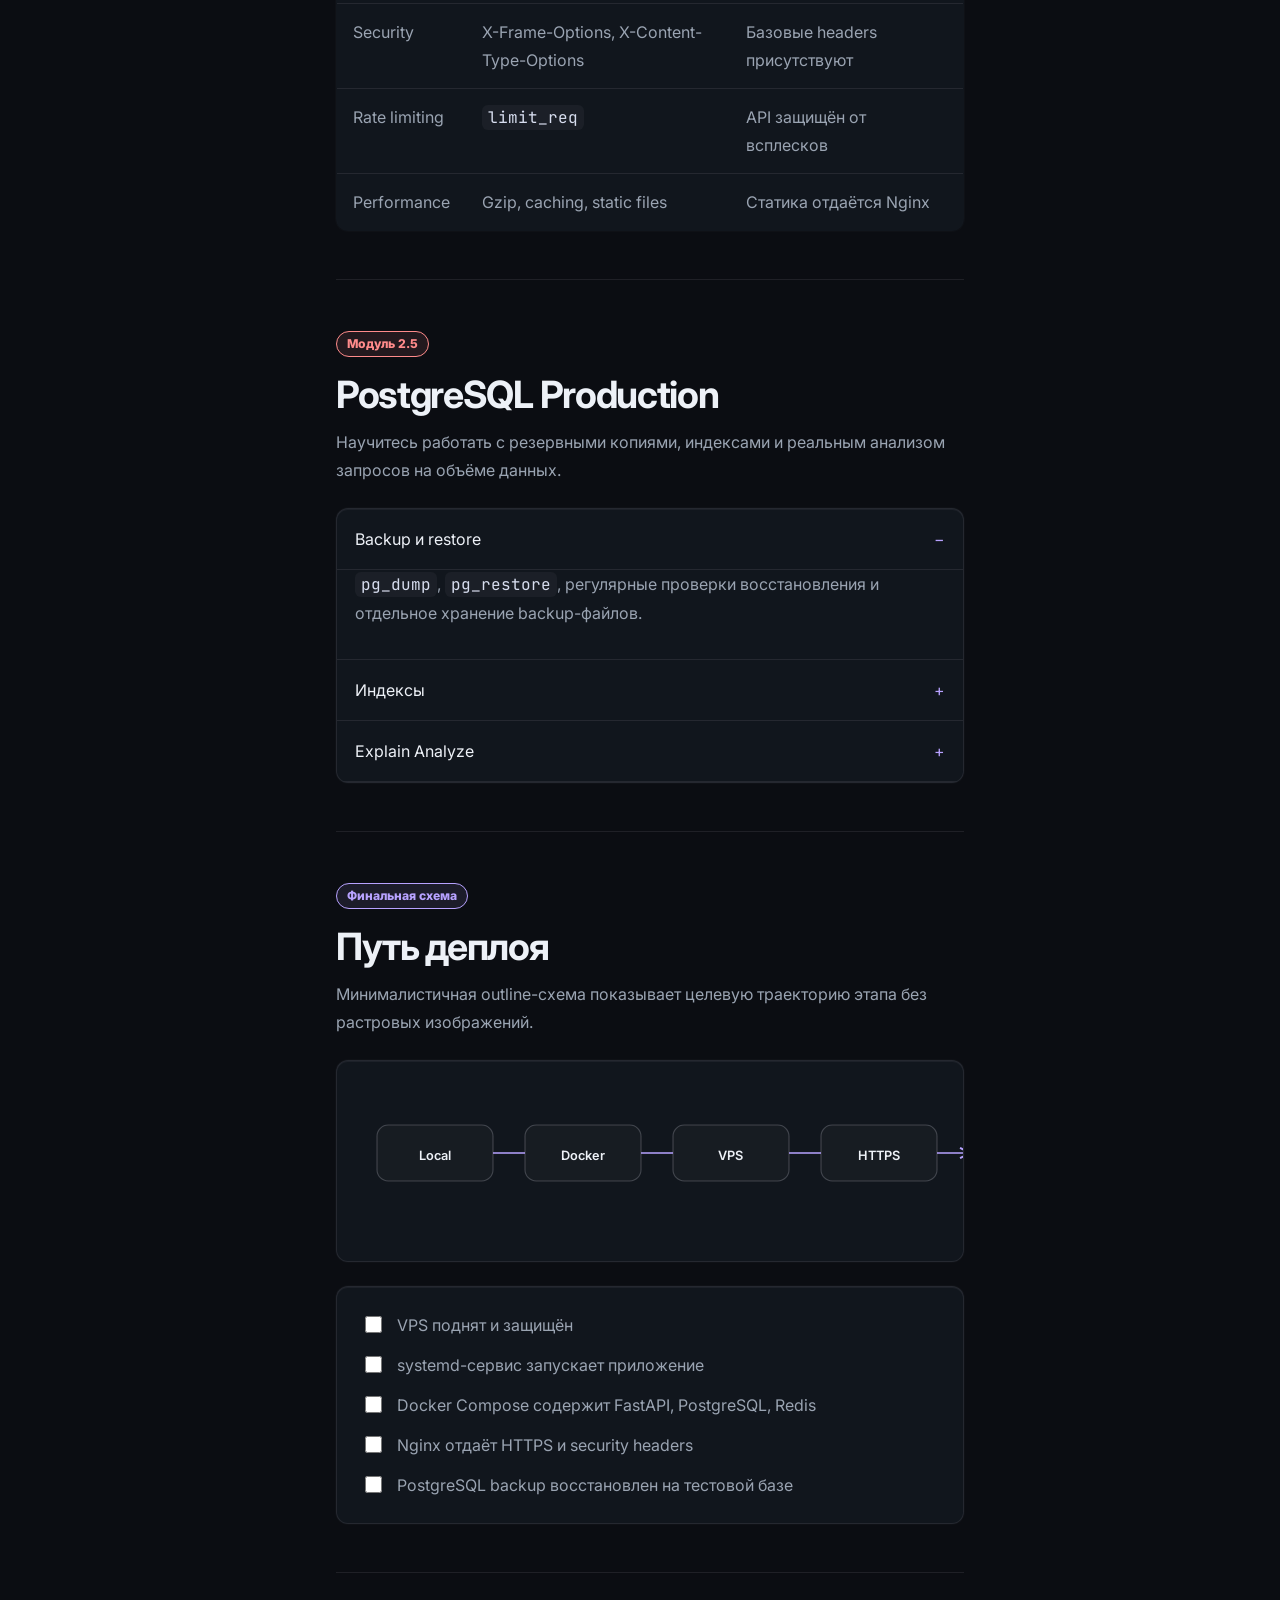
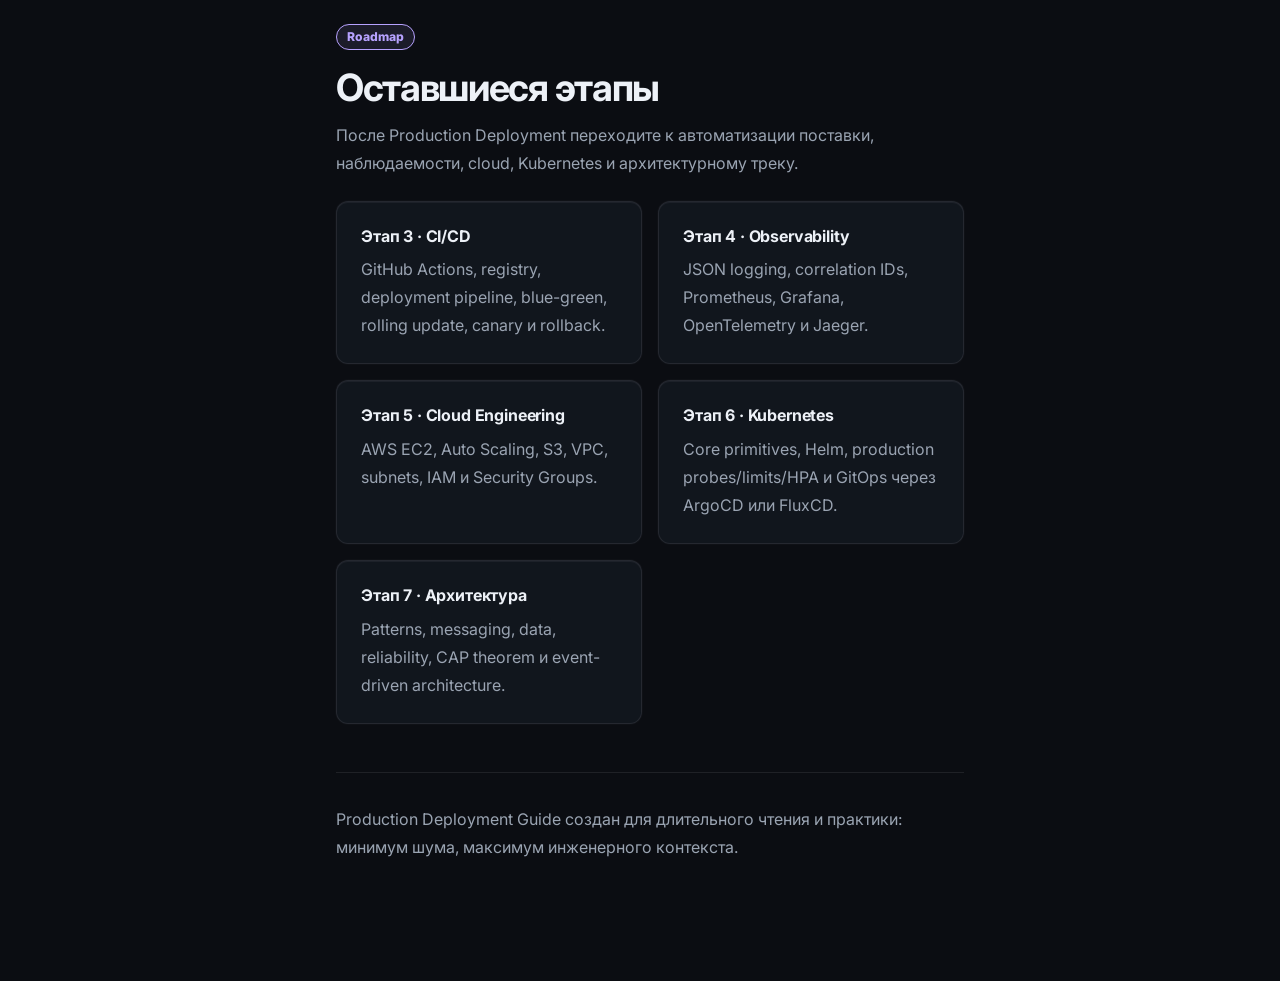
==== commit 3da17f2f: "Add remaining roadmap documentation pages" ====
--- a/index.html
+++ b/index.html
@@ -28,7 +28,7 @@
       </div>
 
       <nav class="sidebar__nav">
-        <p class="nav-label">Разделы</p>
+        <p class="nav-label">Этап 2</p>
         <a class="is-active" href="#overview">Обзор</a>
         <a href="#linux">2.1 Linux</a>
         <a href="#systemd">2.2 Systemd</a>
@@ -36,6 +36,12 @@
         <a href="#nginx">2.4 Nginx</a>
         <a href="#postgres">2.5 PostgreSQL</a>
         <a href="#practice">Практика</a>
+        <p class="nav-label nav-label--spaced">Оставшиеся этапы</p>
+        <a href="stage-3-ci-cd.html">3 · CI/CD</a>
+        <a href="stage-4-observability.html">4 · Observability</a>
+        <a href="stage-5-cloud.html">5 · Cloud Engineering</a>
+        <a href="stage-6-kubernetes.html">6 · Kubernetes</a>
+        <a href="stage-7-architecture.html">7 · Архитектура</a>
       </nav>
 
       <div class="sidebar__progress" aria-label="Прогресс курса">
@@ -187,6 +193,22 @@
         </div>
       </section>
 
+
+      <section class="doc-section" id="next-stages">
+        <div class="section-heading">
+          <span class="badge badge--purple">Roadmap</span>
+          <h2>Оставшиеся этапы</h2>
+          <p>После Production Deployment переходите к автоматизации поставки, наблюдаемости, cloud, Kubernetes и архитектурному треку.</p>
+        </div>
+        <div class="card-grid">
+          <a class="card card-link" href="stage-3-ci-cd.html"><h3>Этап 3 · CI/CD</h3><p>GitHub Actions, registry, deployment pipeline, blue-green, rolling update, canary и rollback.</p></a>
+          <a class="card card-link" href="stage-4-observability.html"><h3>Этап 4 · Observability</h3><p>JSON logging, correlation IDs, Prometheus, Grafana, OpenTelemetry и Jaeger.</p></a>
+          <a class="card card-link" href="stage-5-cloud.html"><h3>Этап 5 · Cloud Engineering</h3><p>AWS EC2, Auto Scaling, S3, VPC, subnets, IAM и Security Groups.</p></a>
+          <a class="card card-link" href="stage-6-kubernetes.html"><h3>Этап 6 · Kubernetes</h3><p>Core primitives, Helm, production probes/limits/HPA и GitOps через ArgoCD или FluxCD.</p></a>
+          <a class="card card-link" href="stage-7-architecture.html"><h3>Этап 7 · Архитектура</h3><p>Patterns, messaging, data, reliability, CAP theorem и event-driven architecture.</p></a>
+        </div>
+      </section>
+
       <footer class="doc-footer">
         <p>Production Deployment Guide создан для длительного чтения и практики: минимум шума, максимум инженерного контекста.</p>
       </footer>
@@ -201,6 +223,7 @@
         <a href="#docker">Docker</a>
         <a href="#nginx">Nginx</a>
         <a href="#postgres">PostgreSQL</a>
+        <a href="#next-stages">Оставшиеся этапы</a>
       </div>
       <div class="rightbar__panel">
         <p class="nav-label">Прогресс чтения</p>
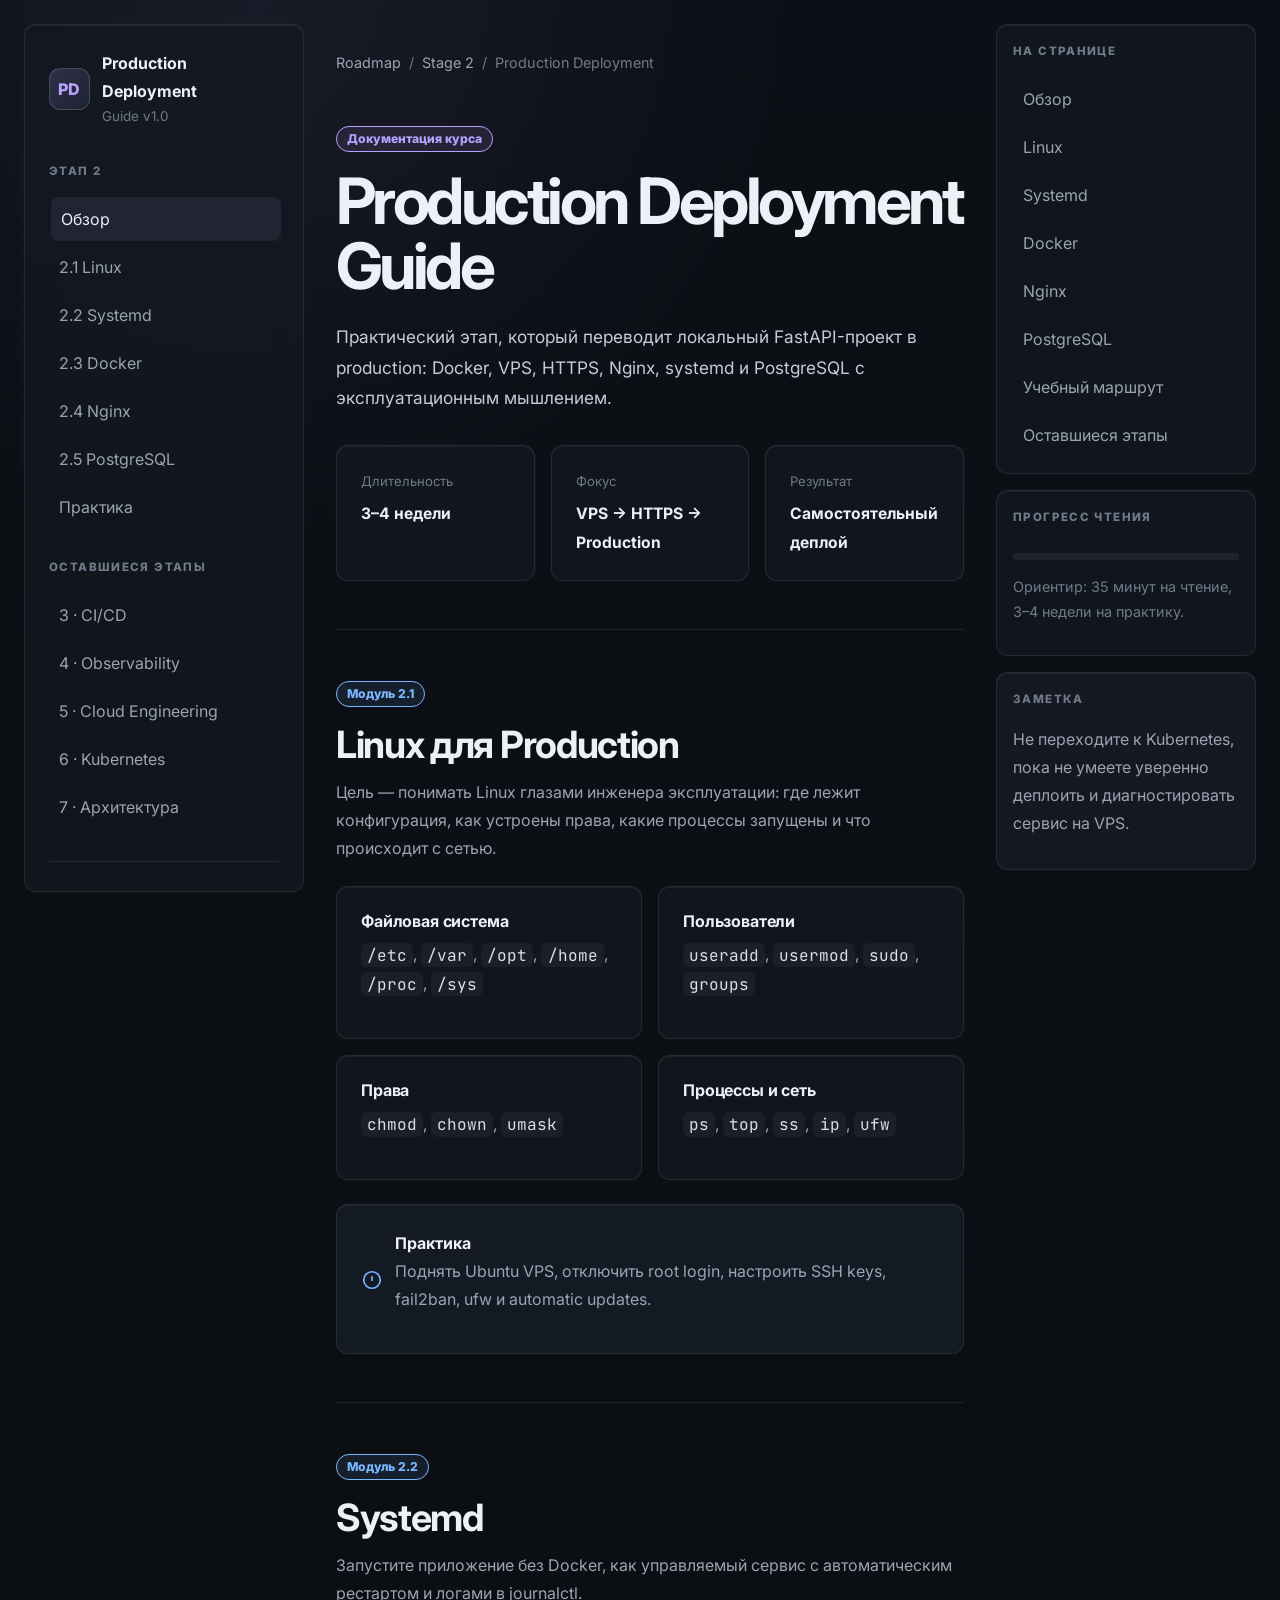
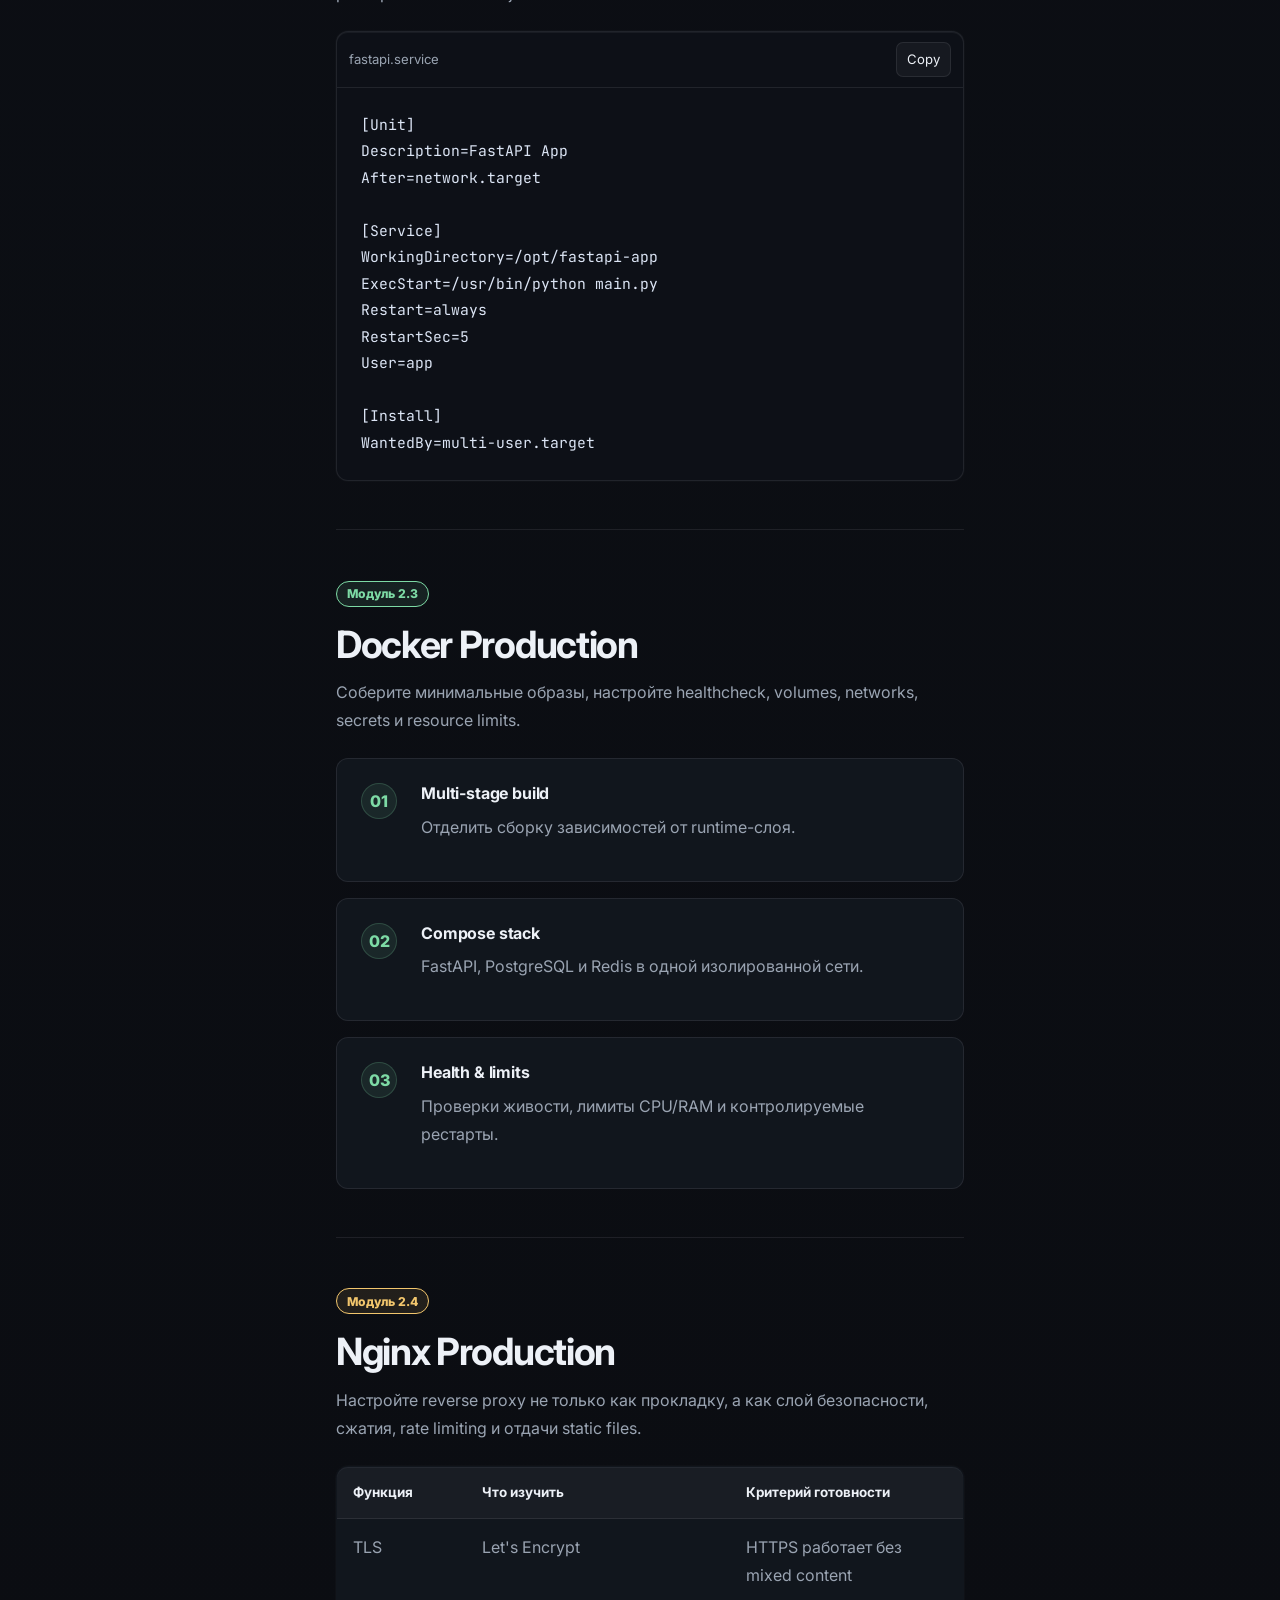
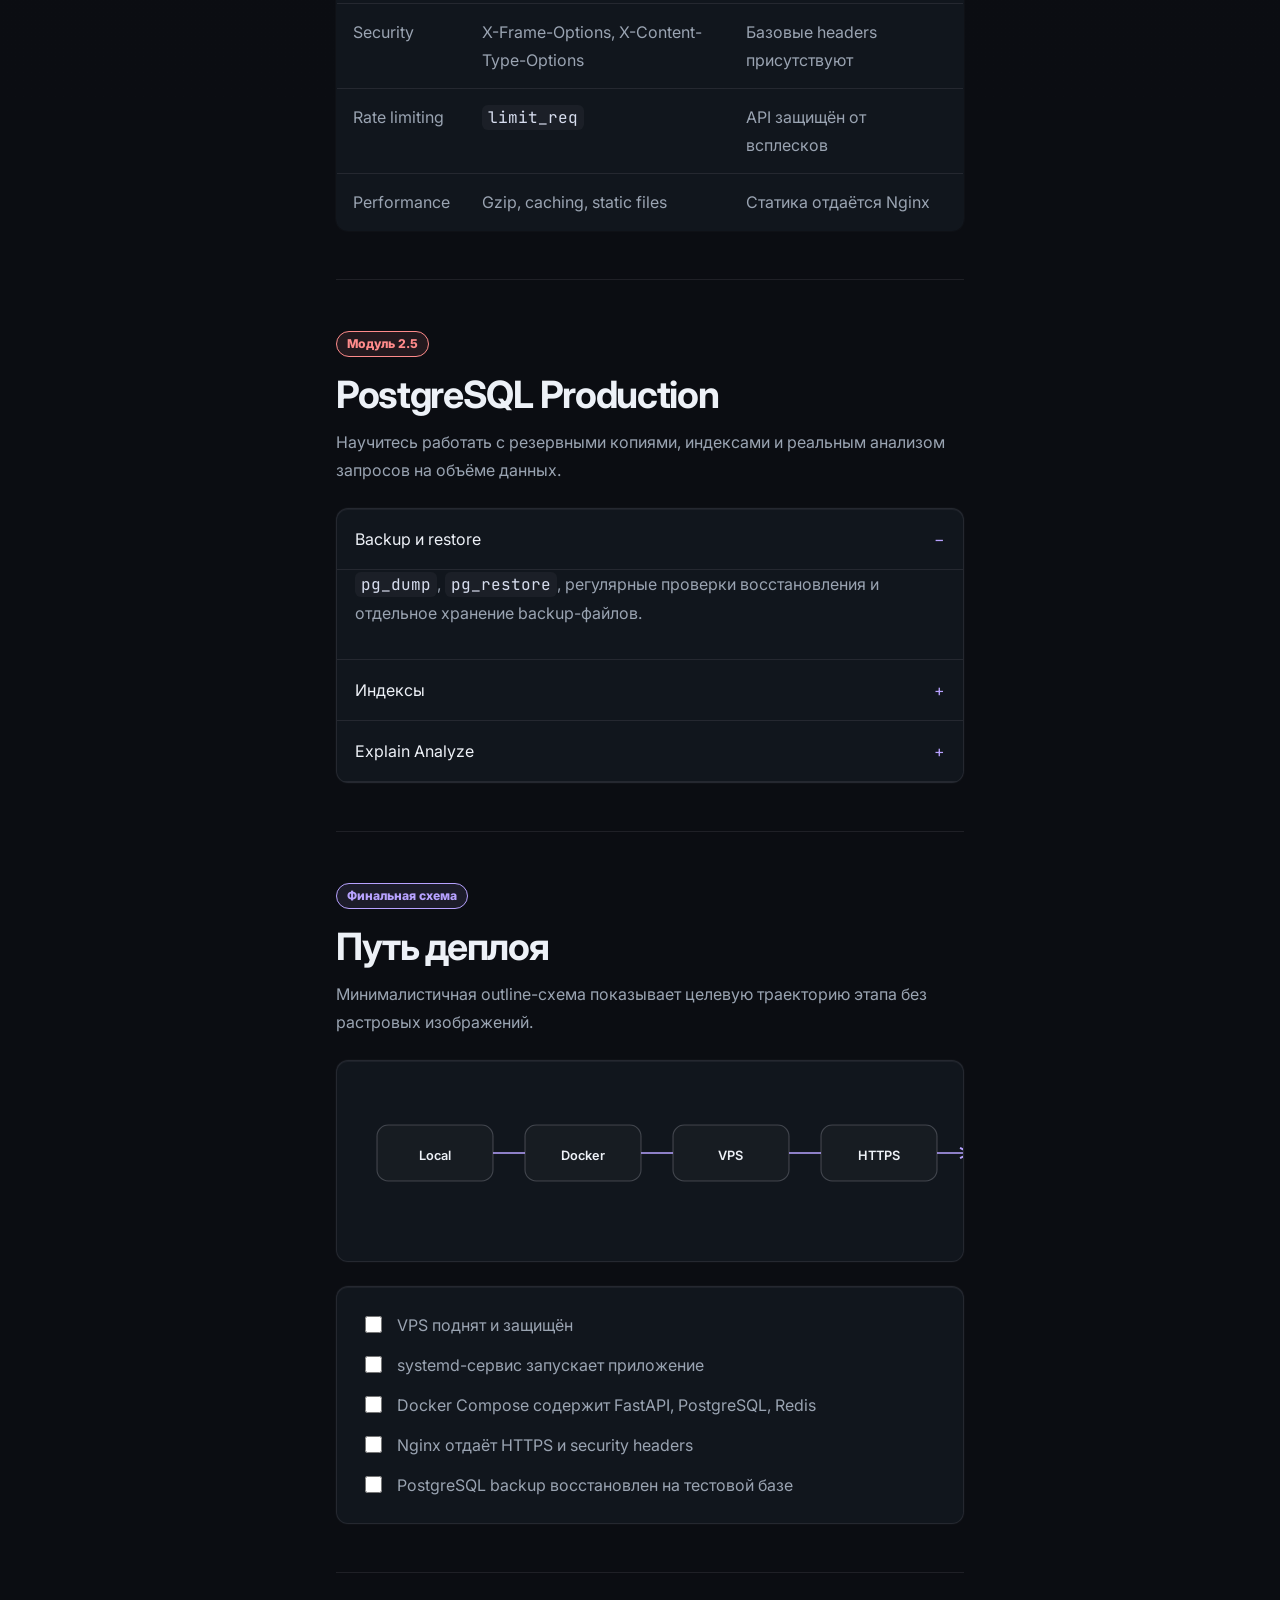
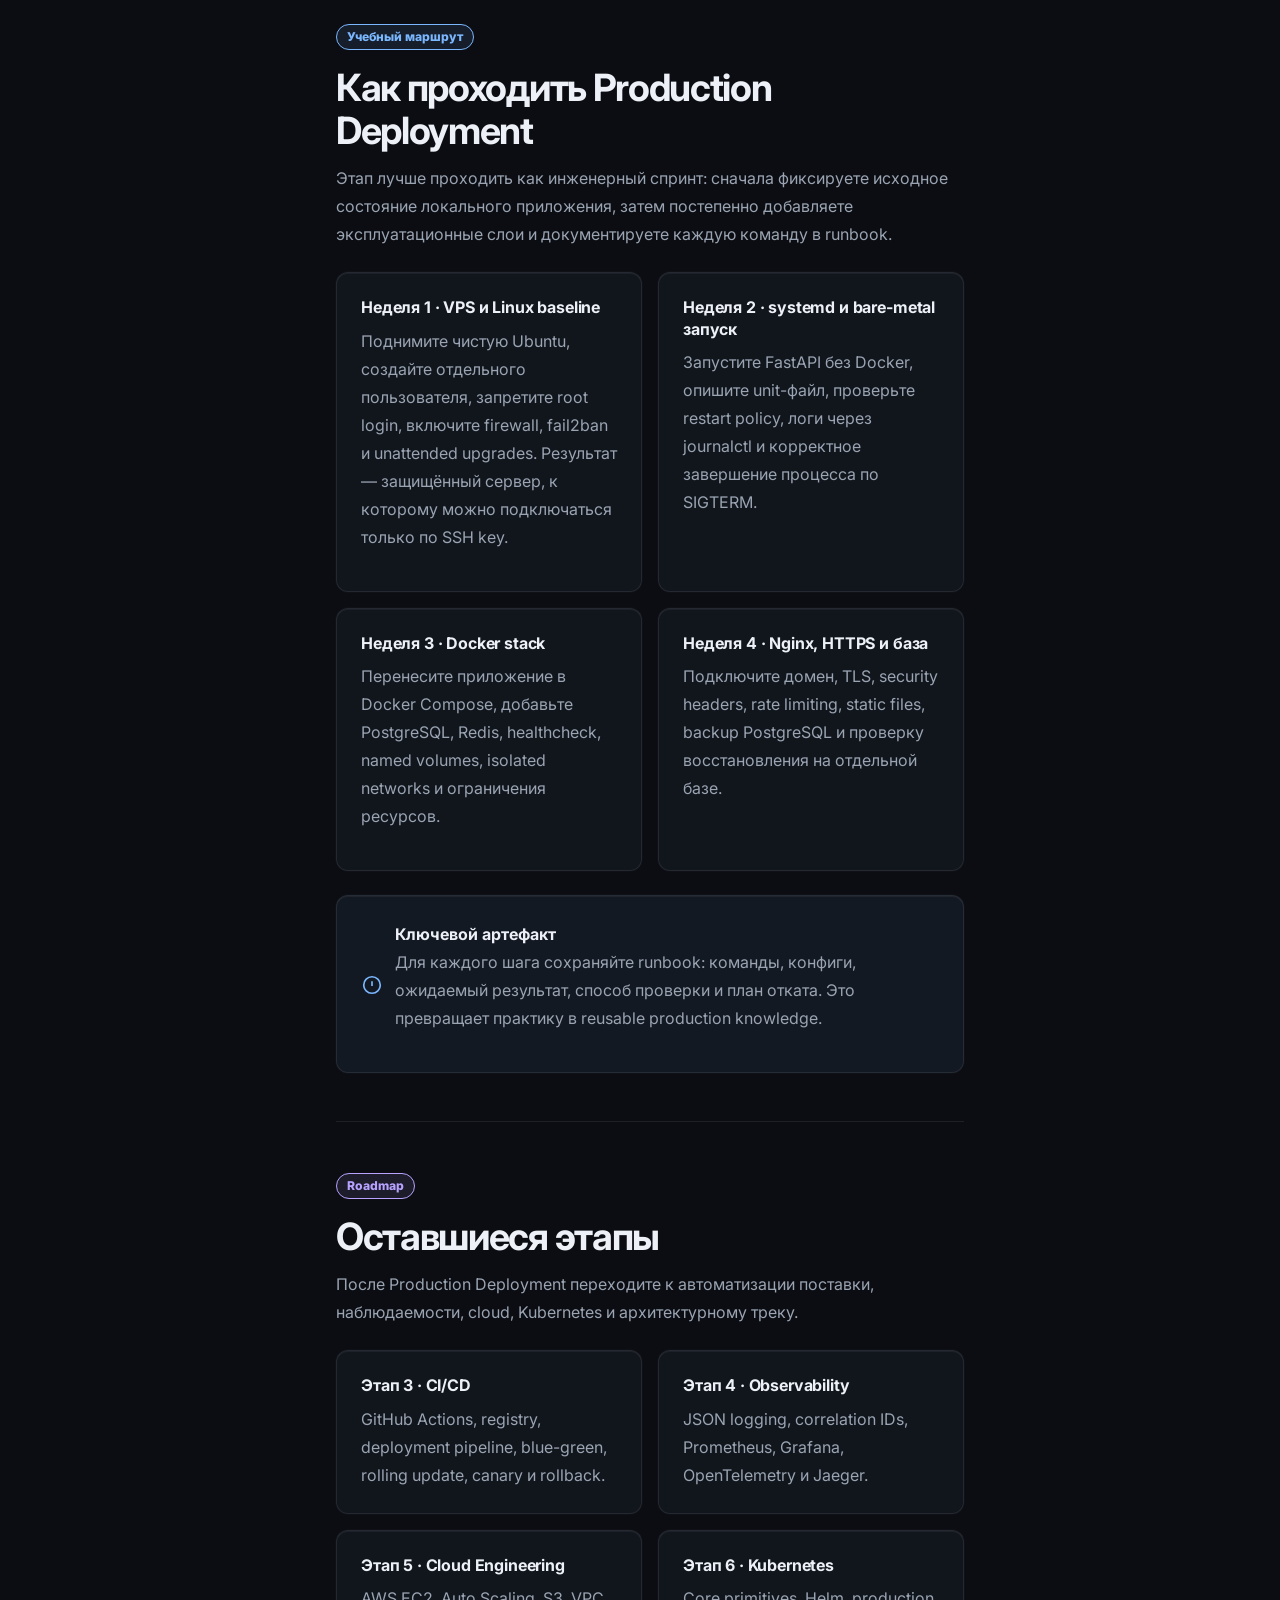
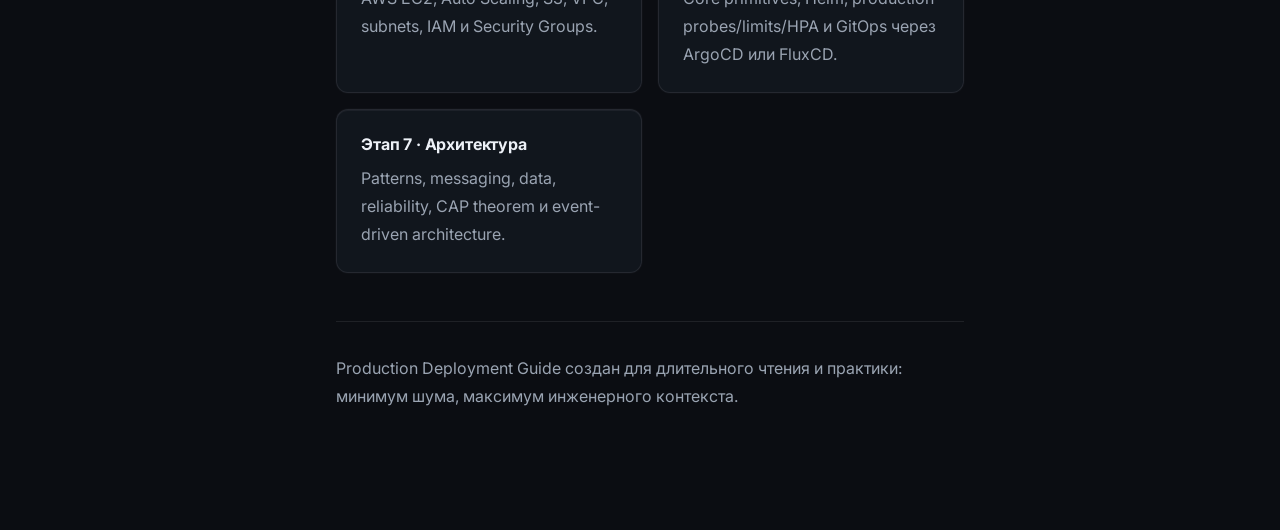
==== commit 3b427fcd: "Expand roadmap learning content" ====
--- a/index.html
+++ b/index.html
@@ -194,6 +194,24 @@
       </section>
 
 
+      <section class="doc-section" id="study-plan">
+        <div class="section-heading">
+          <span class="badge badge--blue">Учебный маршрут</span>
+          <h2>Как проходить Production Deployment</h2>
+          <p>Этап лучше проходить как инженерный спринт: сначала фиксируете исходное состояние локального приложения, затем постепенно добавляете эксплуатационные слои и документируете каждую команду в runbook.</p>
+        </div>
+        <div class="card-grid">
+          <article class="card"><h3>Неделя 1 · VPS и Linux baseline</h3><p>Поднимите чистую Ubuntu, создайте отдельного пользователя, запретите root login, включите firewall, fail2ban и unattended upgrades. Результат — защищённый сервер, к которому можно подключаться только по SSH key.</p></article>
+          <article class="card"><h3>Неделя 2 · systemd и bare-metal запуск</h3><p>Запустите FastAPI без Docker, опишите unit-файл, проверьте restart policy, логи через journalctl и корректное завершение процесса по SIGTERM.</p></article>
+          <article class="card"><h3>Неделя 3 · Docker stack</h3><p>Перенесите приложение в Docker Compose, добавьте PostgreSQL, Redis, healthcheck, named volumes, isolated networks и ограничения ресурсов.</p></article>
+          <article class="card"><h3>Неделя 4 · Nginx, HTTPS и база</h3><p>Подключите домен, TLS, security headers, rate limiting, static files, backup PostgreSQL и проверку восстановления на отдельной базе.</p></article>
+        </div>
+        <div class="alert alert--info">
+          <svg viewBox="0 0 24 24" aria-hidden="true"><path d="M12 8v5m0 4h.01M21 12a9 9 0 1 1-18 0 9 9 0 0 1 18 0Z"/></svg>
+          <div><strong>Ключевой артефакт</strong><p>Для каждого шага сохраняйте runbook: команды, конфиги, ожидаемый результат, способ проверки и план отката. Это превращает практику в reusable production knowledge.</p></div>
+        </div>
+      </section>
+
       <section class="doc-section" id="next-stages">
         <div class="section-heading">
           <span class="badge badge--purple">Roadmap</span>
@@ -223,6 +241,7 @@
         <a href="#docker">Docker</a>
         <a href="#nginx">Nginx</a>
         <a href="#postgres">PostgreSQL</a>
+        <a href="#study-plan">Учебный маршрут</a>
         <a href="#next-stages">Оставшиеся этапы</a>
       </div>
       <div class="rightbar__panel">
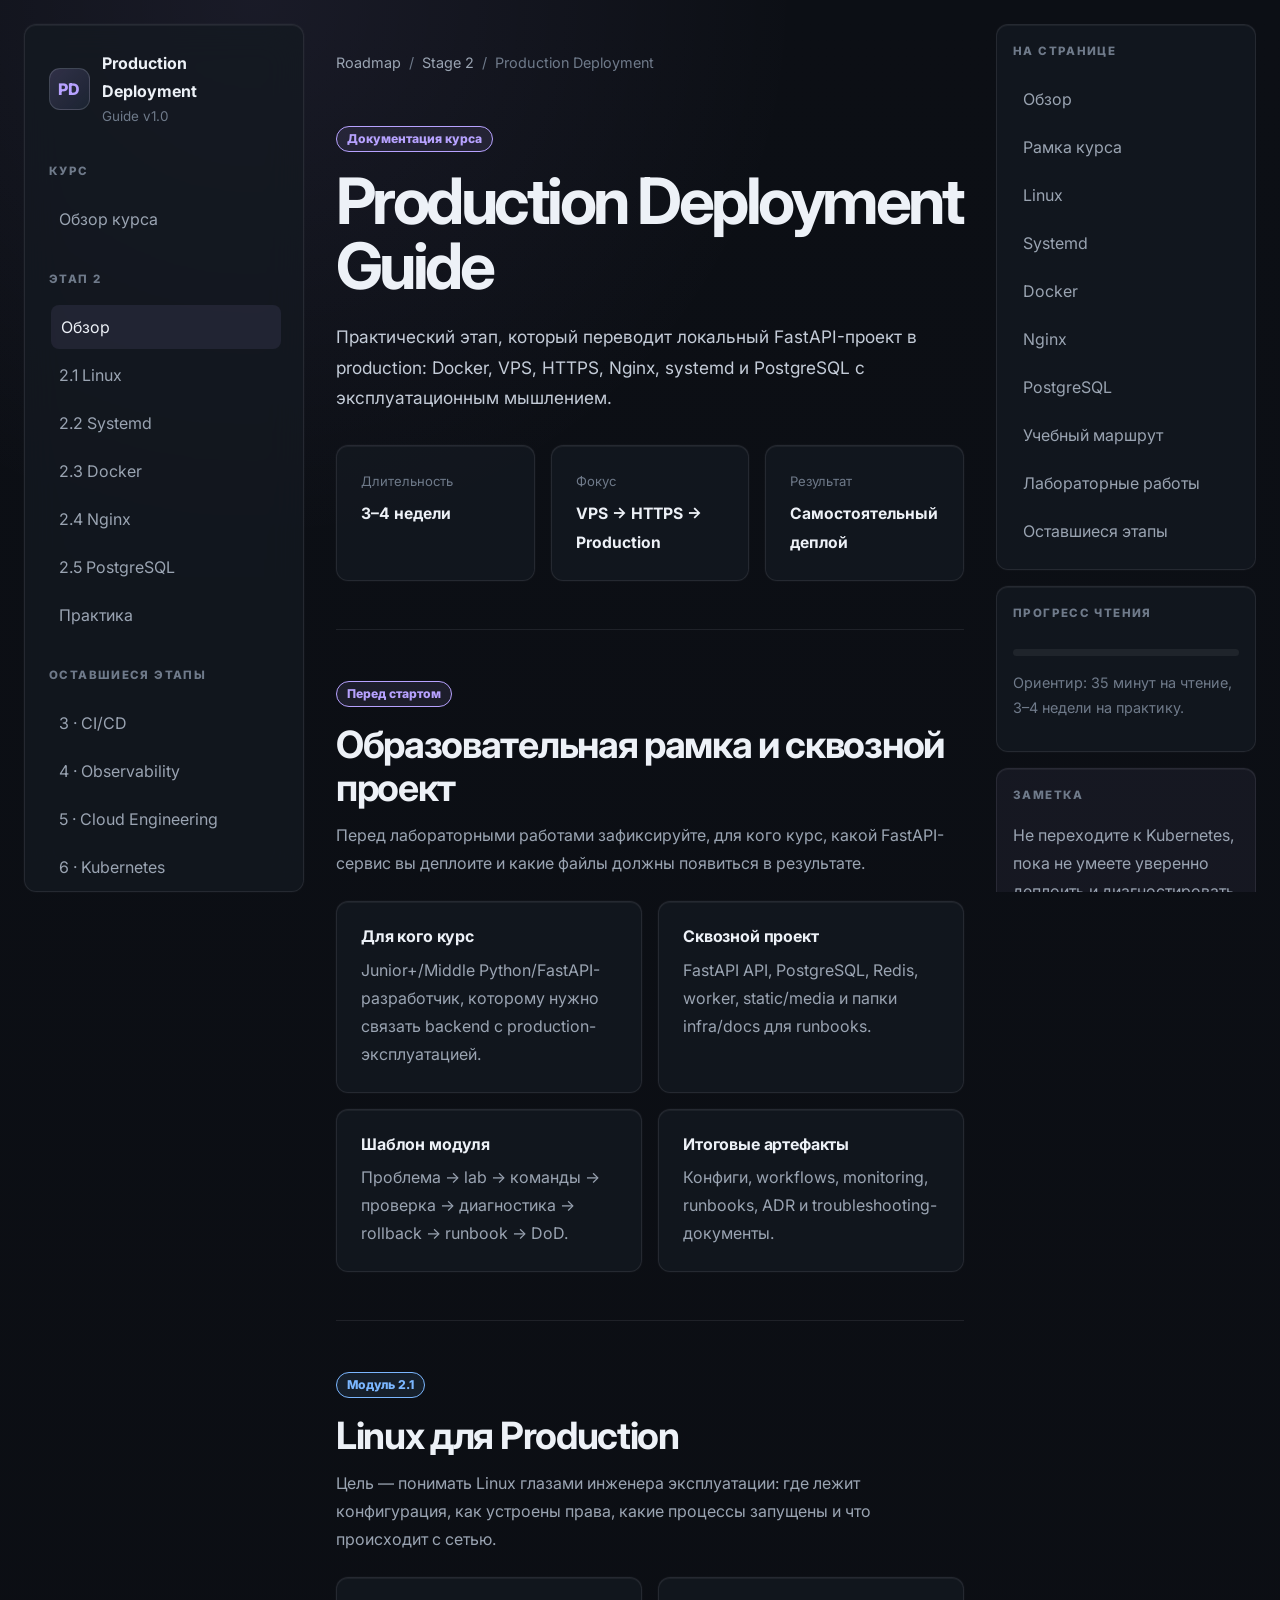
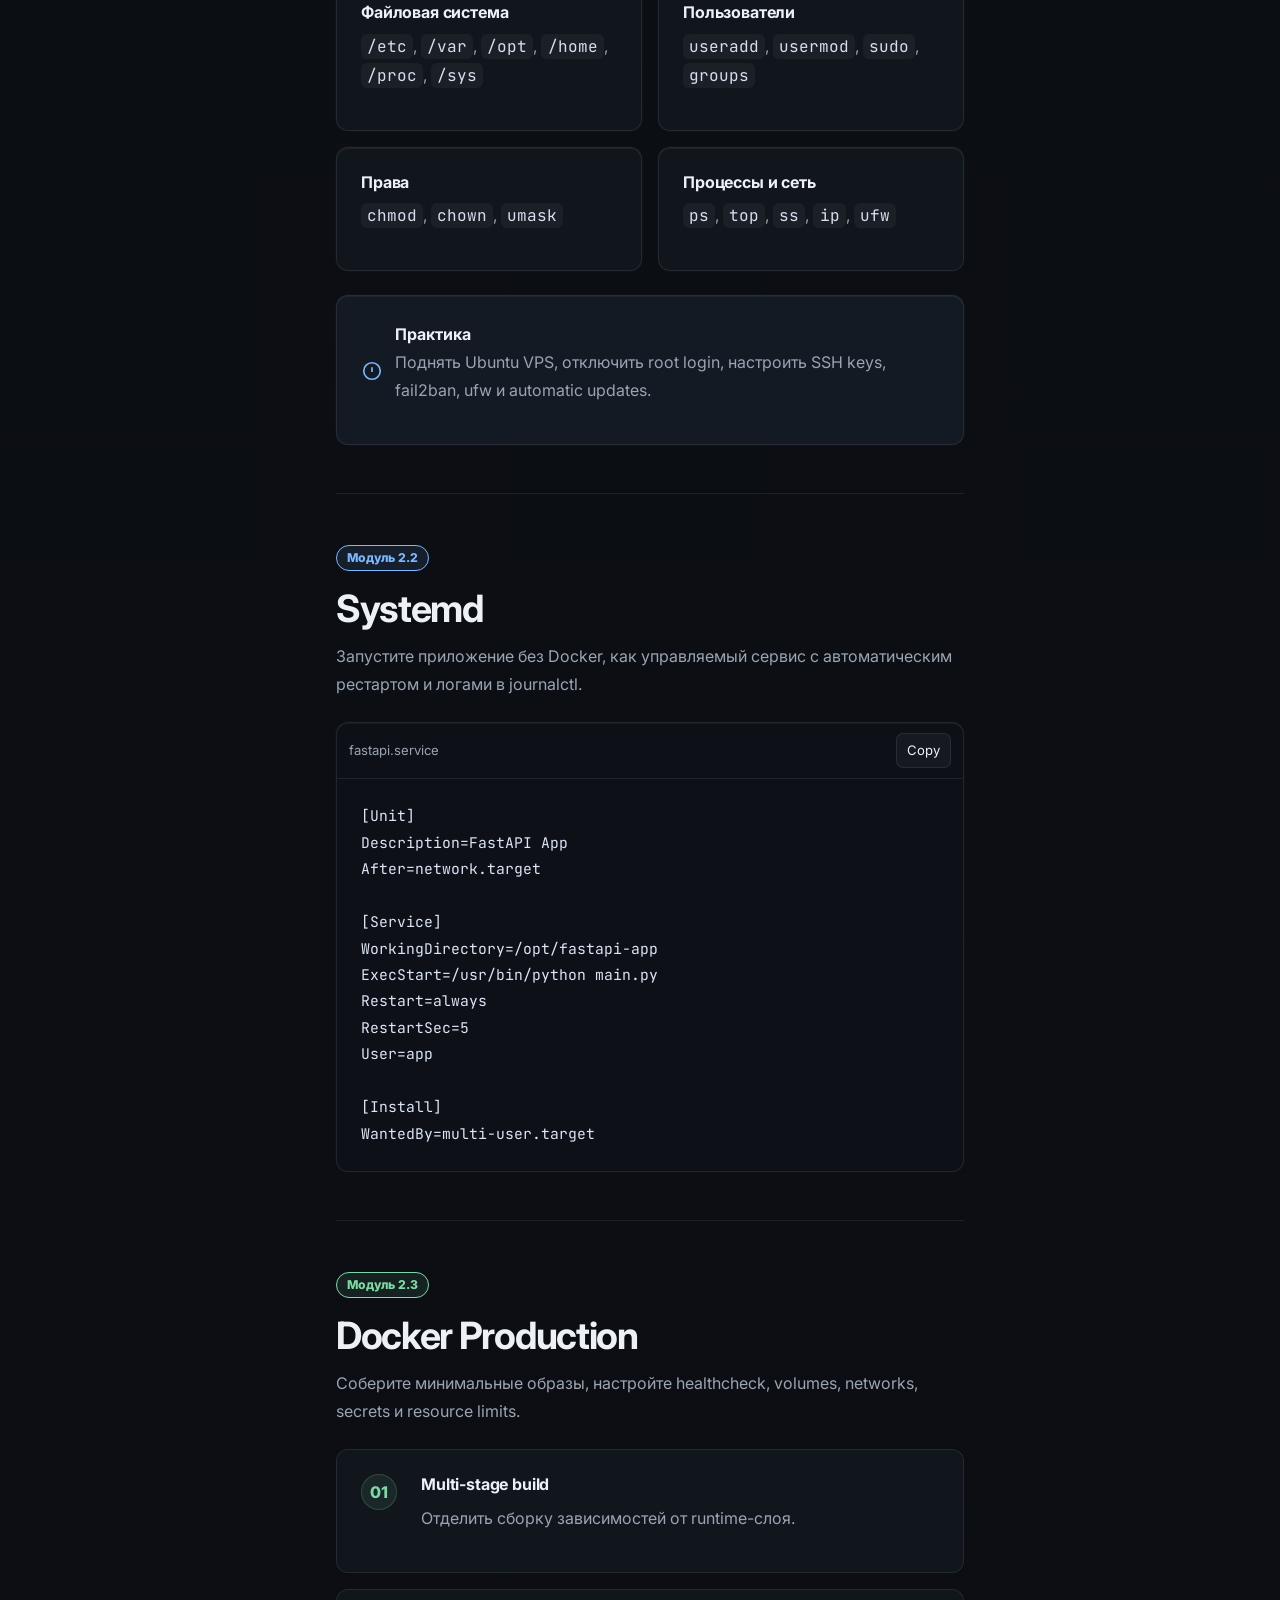
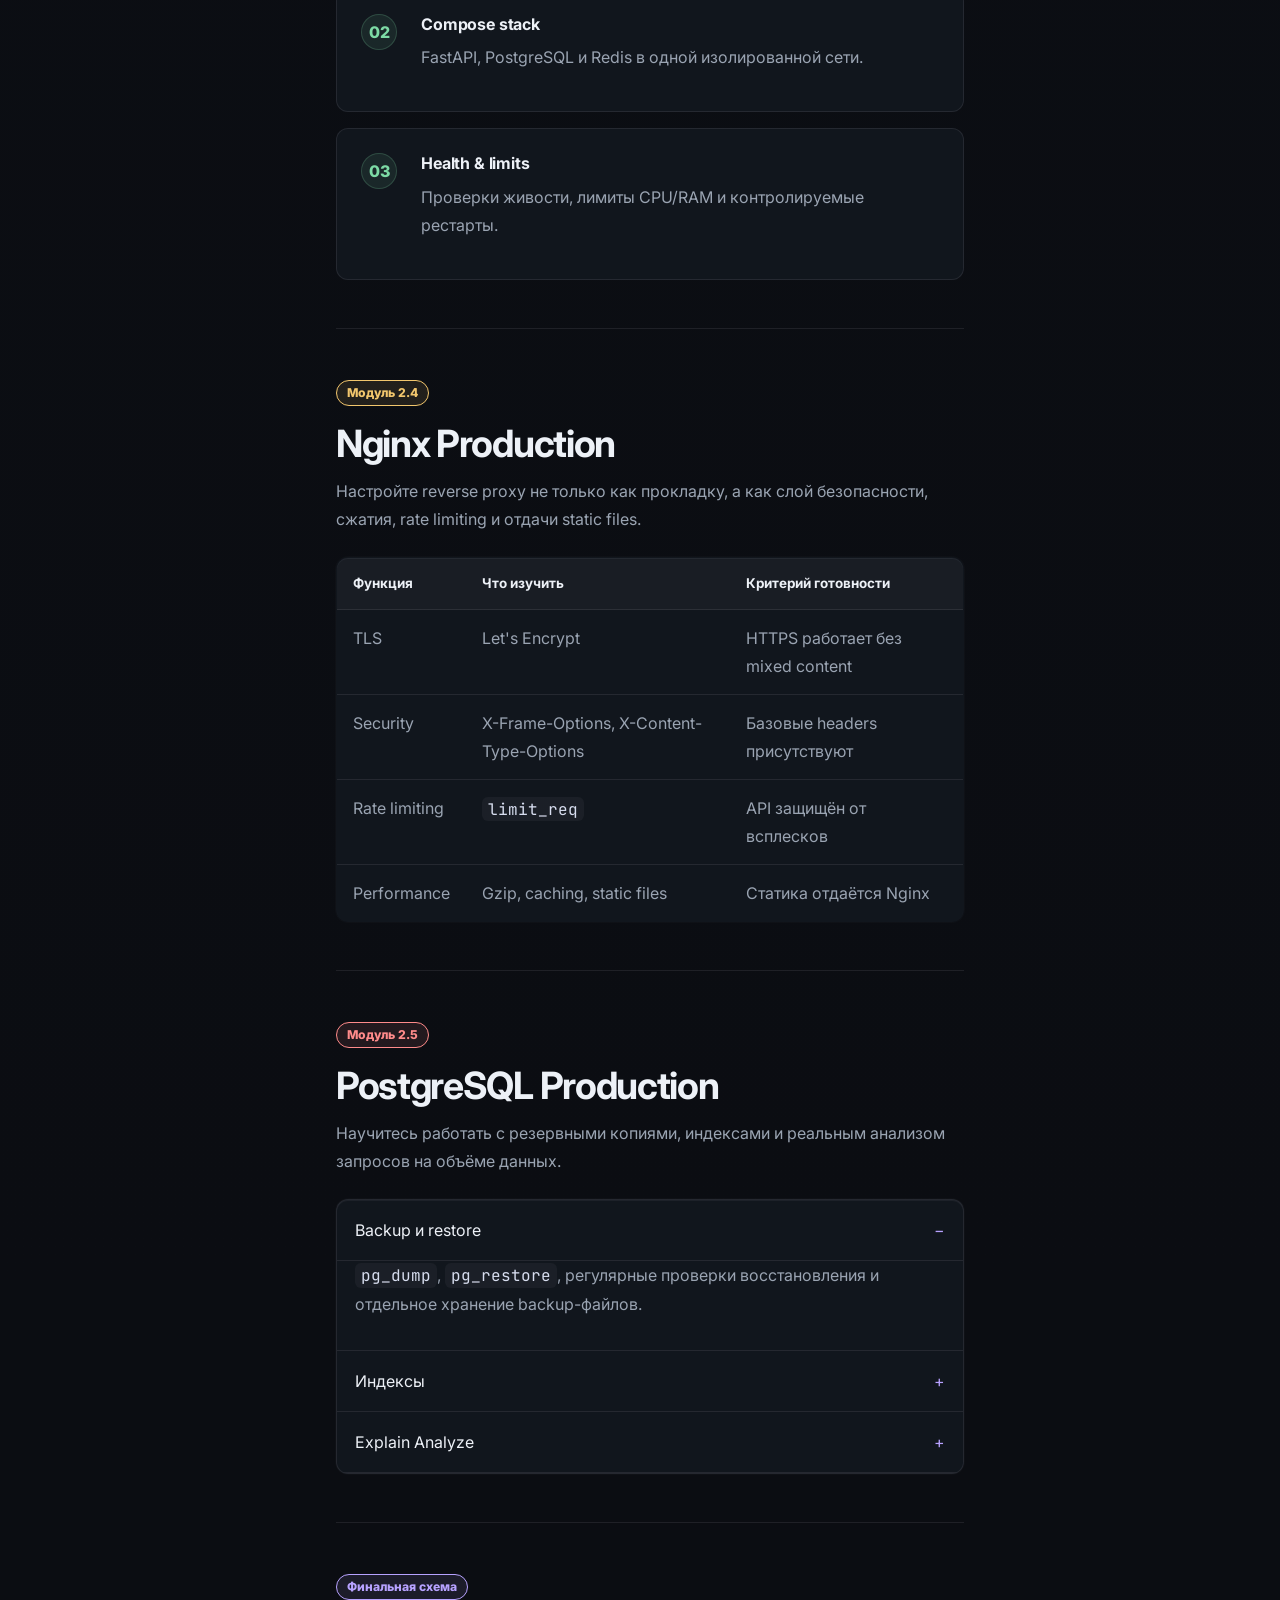
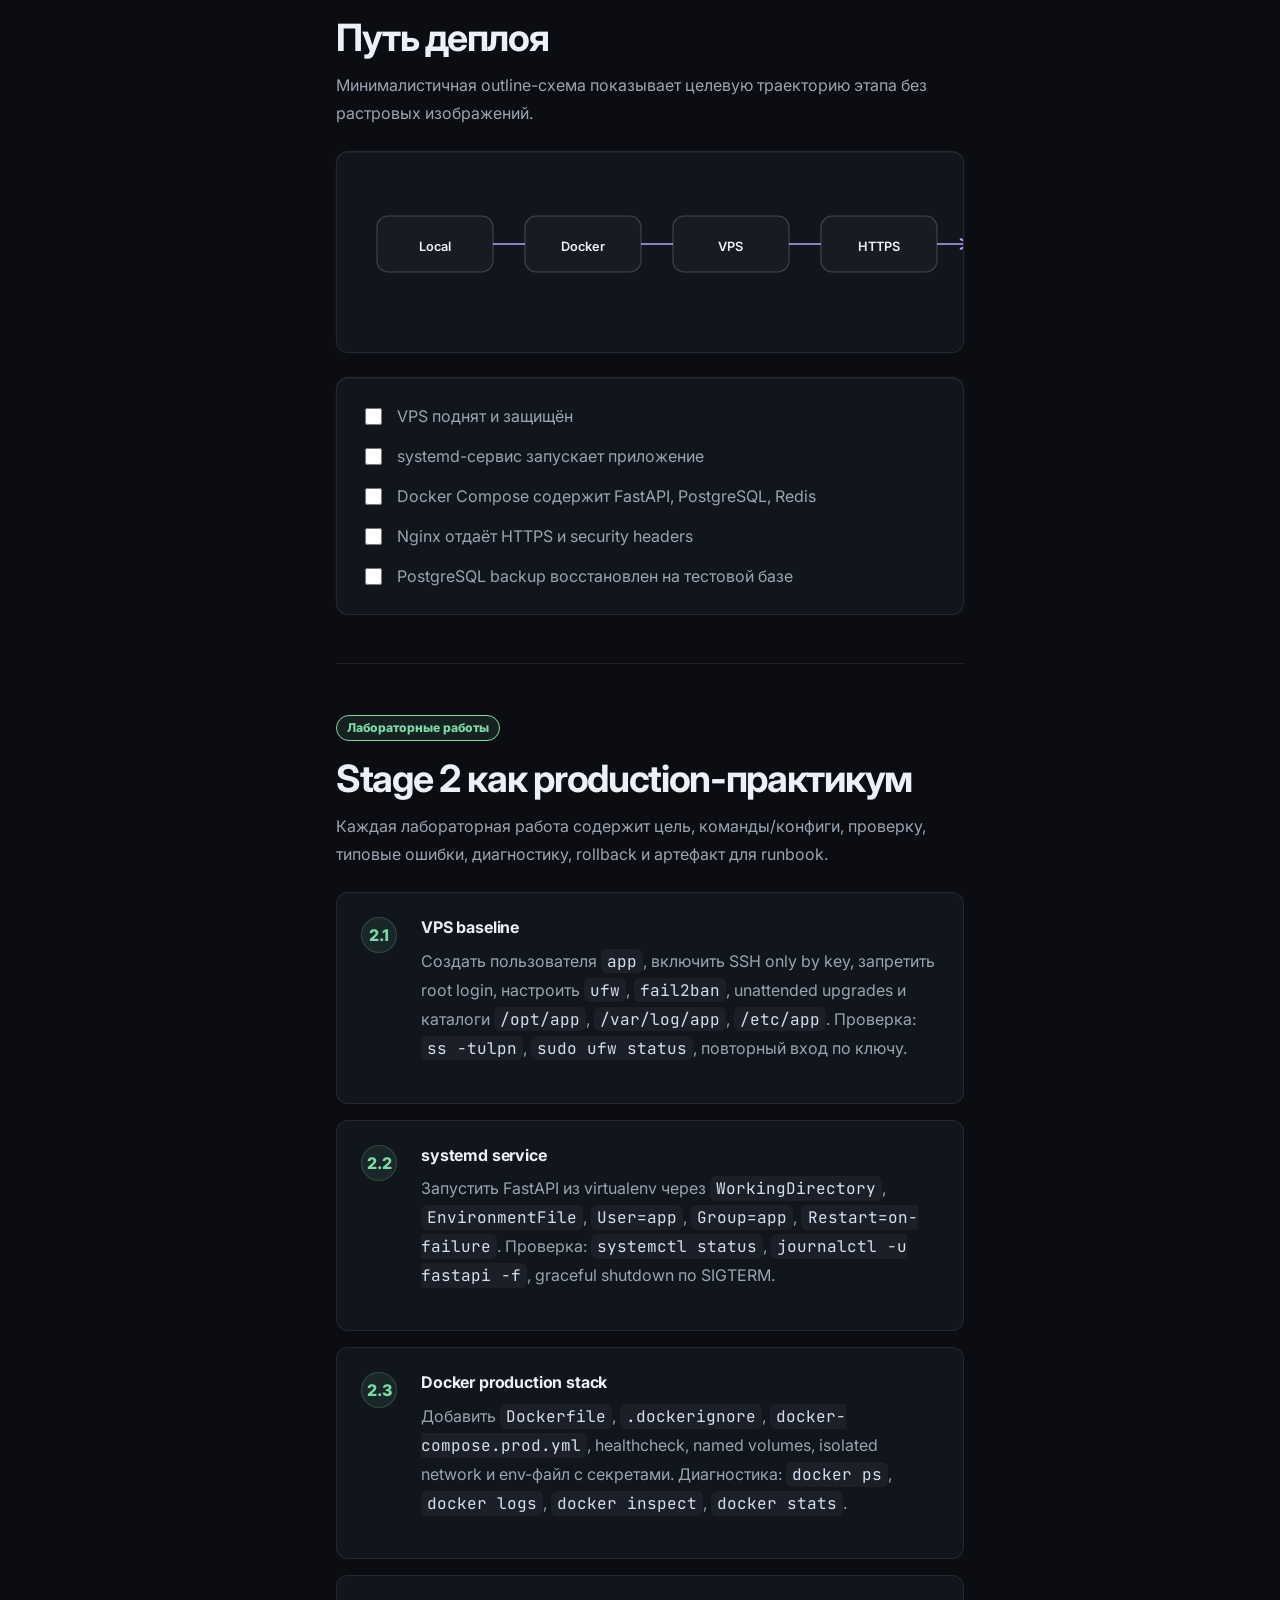
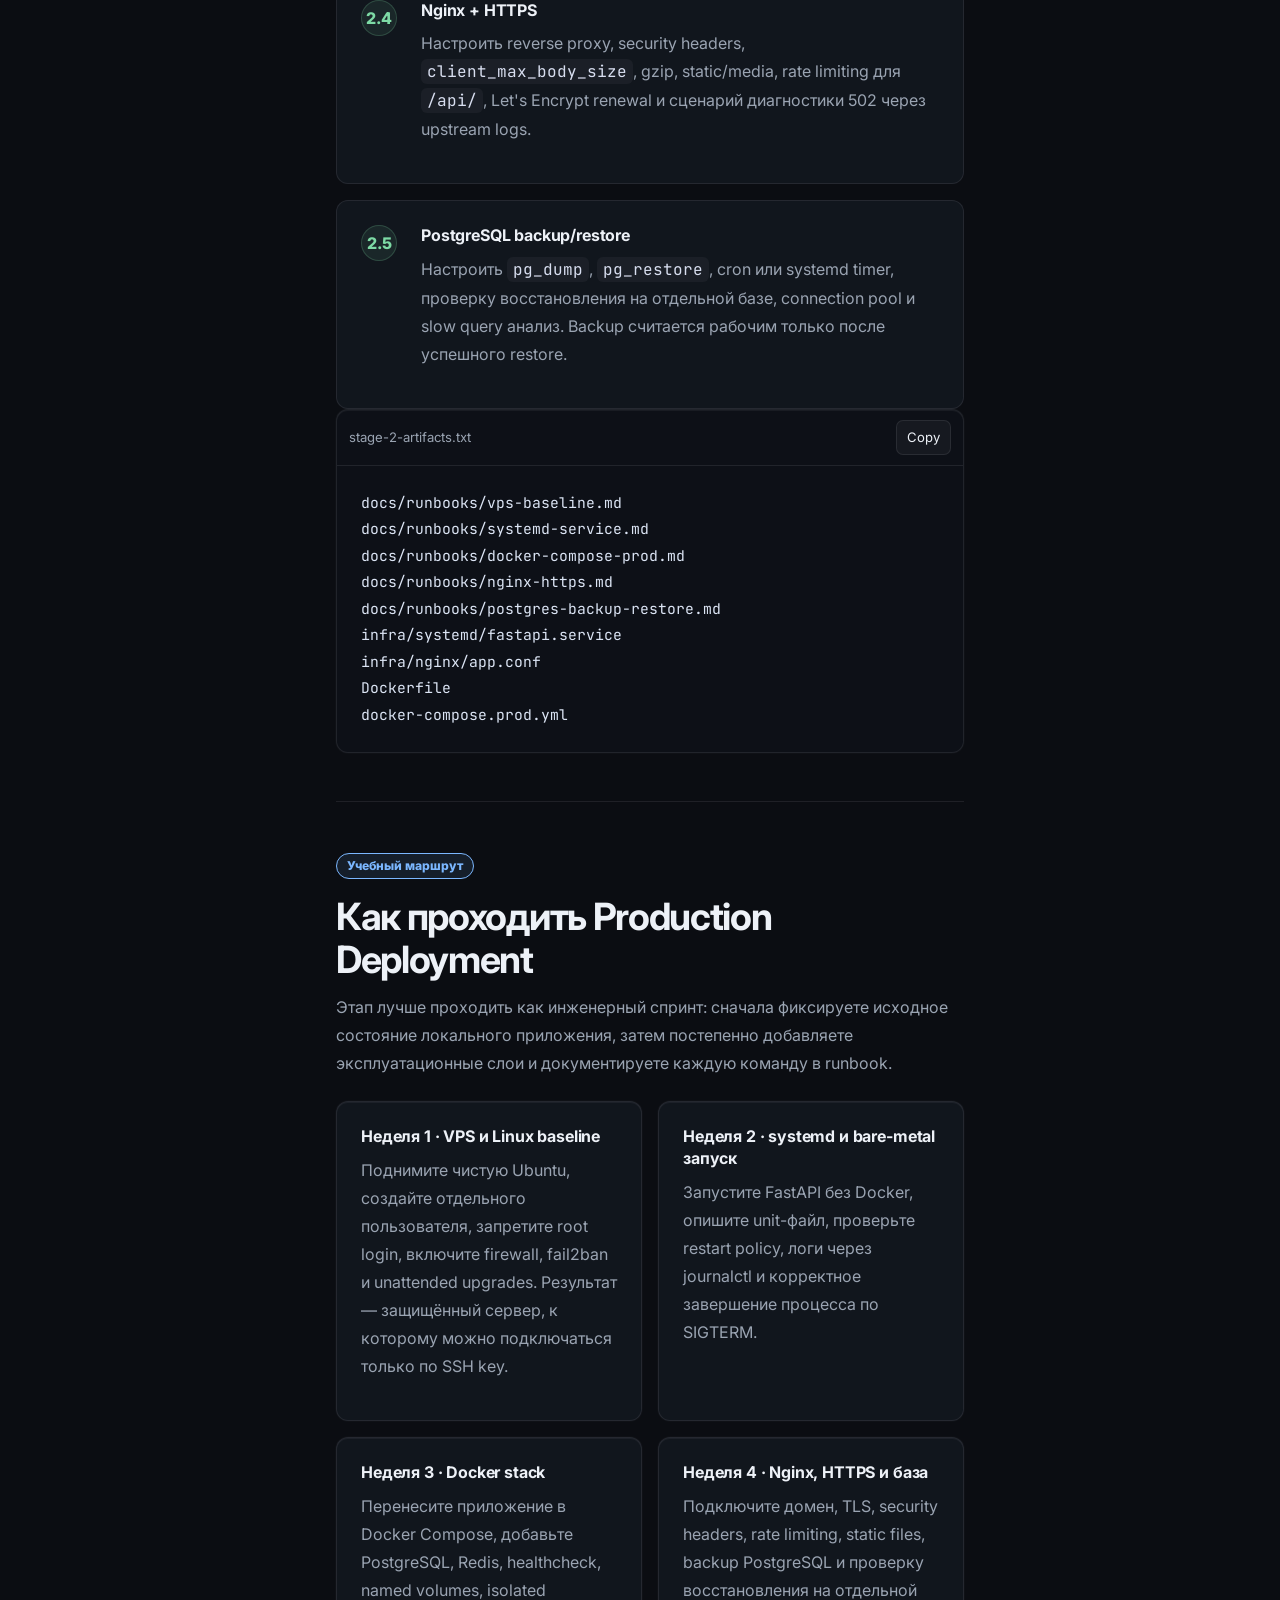
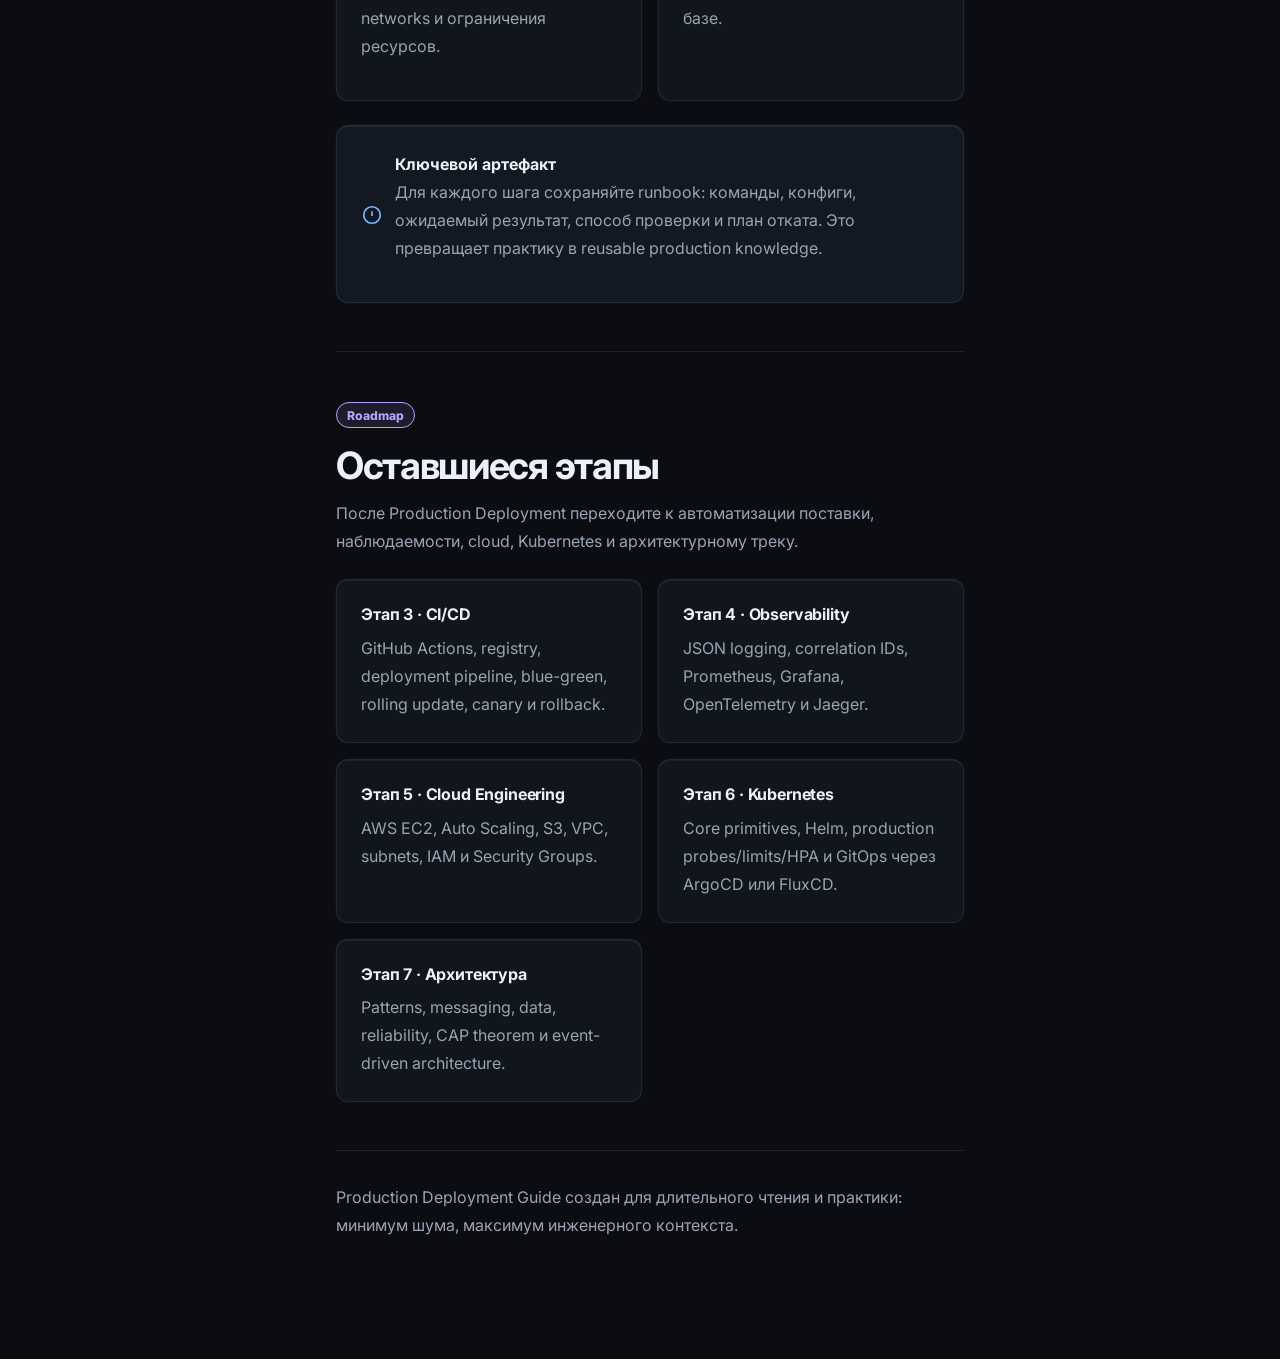
==== commit 7f845070: "Add course framework and Stage 2 labs" ====
--- a/index.html
+++ b/index.html
@@ -28,7 +28,9 @@
       </div>
 
       <nav class="sidebar__nav">
-        <p class="nav-label">Этап 2</p>
+        <p class="nav-label">Курс</p>
+        <a href="course-overview.html">Обзор курса</a>
+        <p class="nav-label nav-label--spaced">Этап 2</p>
         <a class="is-active" href="#overview">Обзор</a>
         <a href="#linux">2.1 Linux</a>
         <a href="#systemd">2.2 Systemd</a>
@@ -71,6 +73,20 @@
         </div>
       </header>
 
+      <section class="doc-section" id="course-frame">
+        <div class="section-heading">
+          <span class="badge badge--purple">Перед стартом</span>
+          <h2>Образовательная рамка и сквозной проект</h2>
+          <p>Перед лабораторными работами зафиксируйте, для кого курс, какой FastAPI-сервис вы деплоите и какие файлы должны появиться в результате.</p>
+        </div>
+        <div class="card-grid">
+          <a class="card card-link" href="course-overview.html#audience"><h3>Для кого курс</h3><p>Junior+/Middle Python/FastAPI-разработчик, которому нужно связать backend с production-эксплуатацией.</p></a>
+          <a class="card card-link" href="course-overview.html#project"><h3>Сквозной проект</h3><p>FastAPI API, PostgreSQL, Redis, worker, static/media и папки infra/docs для runbooks.</p></a>
+          <a class="card card-link" href="course-overview.html#module-template"><h3>Шаблон модуля</h3><p>Проблема → lab → команды → проверка → диагностика → rollback → runbook → DoD.</p></a>
+          <a class="card card-link" href="course-overview.html#artifacts"><h3>Итоговые артефакты</h3><p>Конфиги, workflows, monitoring, runbooks, ADR и troubleshooting-документы.</p></a>
+        </div>
+      </section>
+
       <section class="doc-section" id="linux">
         <div class="section-heading">
           <span class="badge badge--blue">Модуль 2.1</span>
@@ -194,6 +210,31 @@
       </section>
 
 
+
+      <section class="doc-section" id="stage2-labs">
+        <div class="section-heading">
+          <span class="badge badge--green">Лабораторные работы</span>
+          <h2>Stage 2 как production-практикум</h2>
+          <p>Каждая лабораторная работа содержит цель, команды/конфиги, проверку, типовые ошибки, диагностику, rollback и артефакт для runbook.</p>
+        </div>
+        <div class="timeline" aria-label="Stage 2 labs">
+          <article><span>2.1</span><div><h3>VPS baseline</h3><p>Создать пользователя <code>app</code>, включить SSH only by key, запретить root login, настроить <code>ufw</code>, <code>fail2ban</code>, unattended upgrades и каталоги <code>/opt/app</code>, <code>/var/log/app</code>, <code>/etc/app</code>. Проверка: <code>ss -tulpn</code>, <code>sudo ufw status</code>, повторный вход по ключу.</p></div></article>
+          <article><span>2.2</span><div><h3>systemd service</h3><p>Запустить FastAPI из virtualenv через <code>WorkingDirectory</code>, <code>EnvironmentFile</code>, <code>User=app</code>, <code>Group=app</code>, <code>Restart=on-failure</code>. Проверка: <code>systemctl status</code>, <code>journalctl -u fastapi -f</code>, graceful shutdown по SIGTERM.</p></div></article>
+          <article><span>2.3</span><div><h3>Docker production stack</h3><p>Добавить <code>Dockerfile</code>, <code>.dockerignore</code>, <code>docker-compose.prod.yml</code>, healthcheck, named volumes, isolated network и env-файл с секретами. Диагностика: <code>docker ps</code>, <code>docker logs</code>, <code>docker inspect</code>, <code>docker stats</code>.</p></div></article>
+          <article><span>2.4</span><div><h3>Nginx + HTTPS</h3><p>Настроить reverse proxy, security headers, <code>client_max_body_size</code>, gzip, static/media, rate limiting для <code>/api/</code>, Let's Encrypt renewal и сценарий диагностики 502 через upstream logs.</p></div></article>
+          <article><span>2.5</span><div><h3>PostgreSQL backup/restore</h3><p>Настроить <code>pg_dump</code>, <code>pg_restore</code>, cron или systemd timer, проверку восстановления на отдельной базе, connection pool и slow query анализ. Backup считается рабочим только после успешного restore.</p></div></article>
+        </div>
+        <div class="code-window" data-code-block><div class="code-window__bar"><span>stage-2-artifacts.txt</span><button type="button" data-copy>Copy</button></div><pre><code>docs/runbooks/vps-baseline.md
+docs/runbooks/systemd-service.md
+docs/runbooks/docker-compose-prod.md
+docs/runbooks/nginx-https.md
+docs/runbooks/postgres-backup-restore.md
+infra/systemd/fastapi.service
+infra/nginx/app.conf
+Dockerfile
+docker-compose.prod.yml</code></pre></div>
+      </section>
+
       <section class="doc-section" id="study-plan">
         <div class="section-heading">
           <span class="badge badge--blue">Учебный маршрут</span>
@@ -236,12 +277,14 @@
       <div class="rightbar__panel">
         <p class="nav-label">На странице</p>
         <a href="#overview">Обзор</a>
+        <a href="#course-frame">Рамка курса</a>
         <a href="#linux">Linux</a>
         <a href="#systemd">Systemd</a>
         <a href="#docker">Docker</a>
         <a href="#nginx">Nginx</a>
         <a href="#postgres">PostgreSQL</a>
         <a href="#study-plan">Учебный маршрут</a>
+        <a href="#stage2-labs">Лабораторные работы</a>
         <a href="#next-stages">Оставшиеся этапы</a>
       </div>
       <div class="rightbar__panel">
